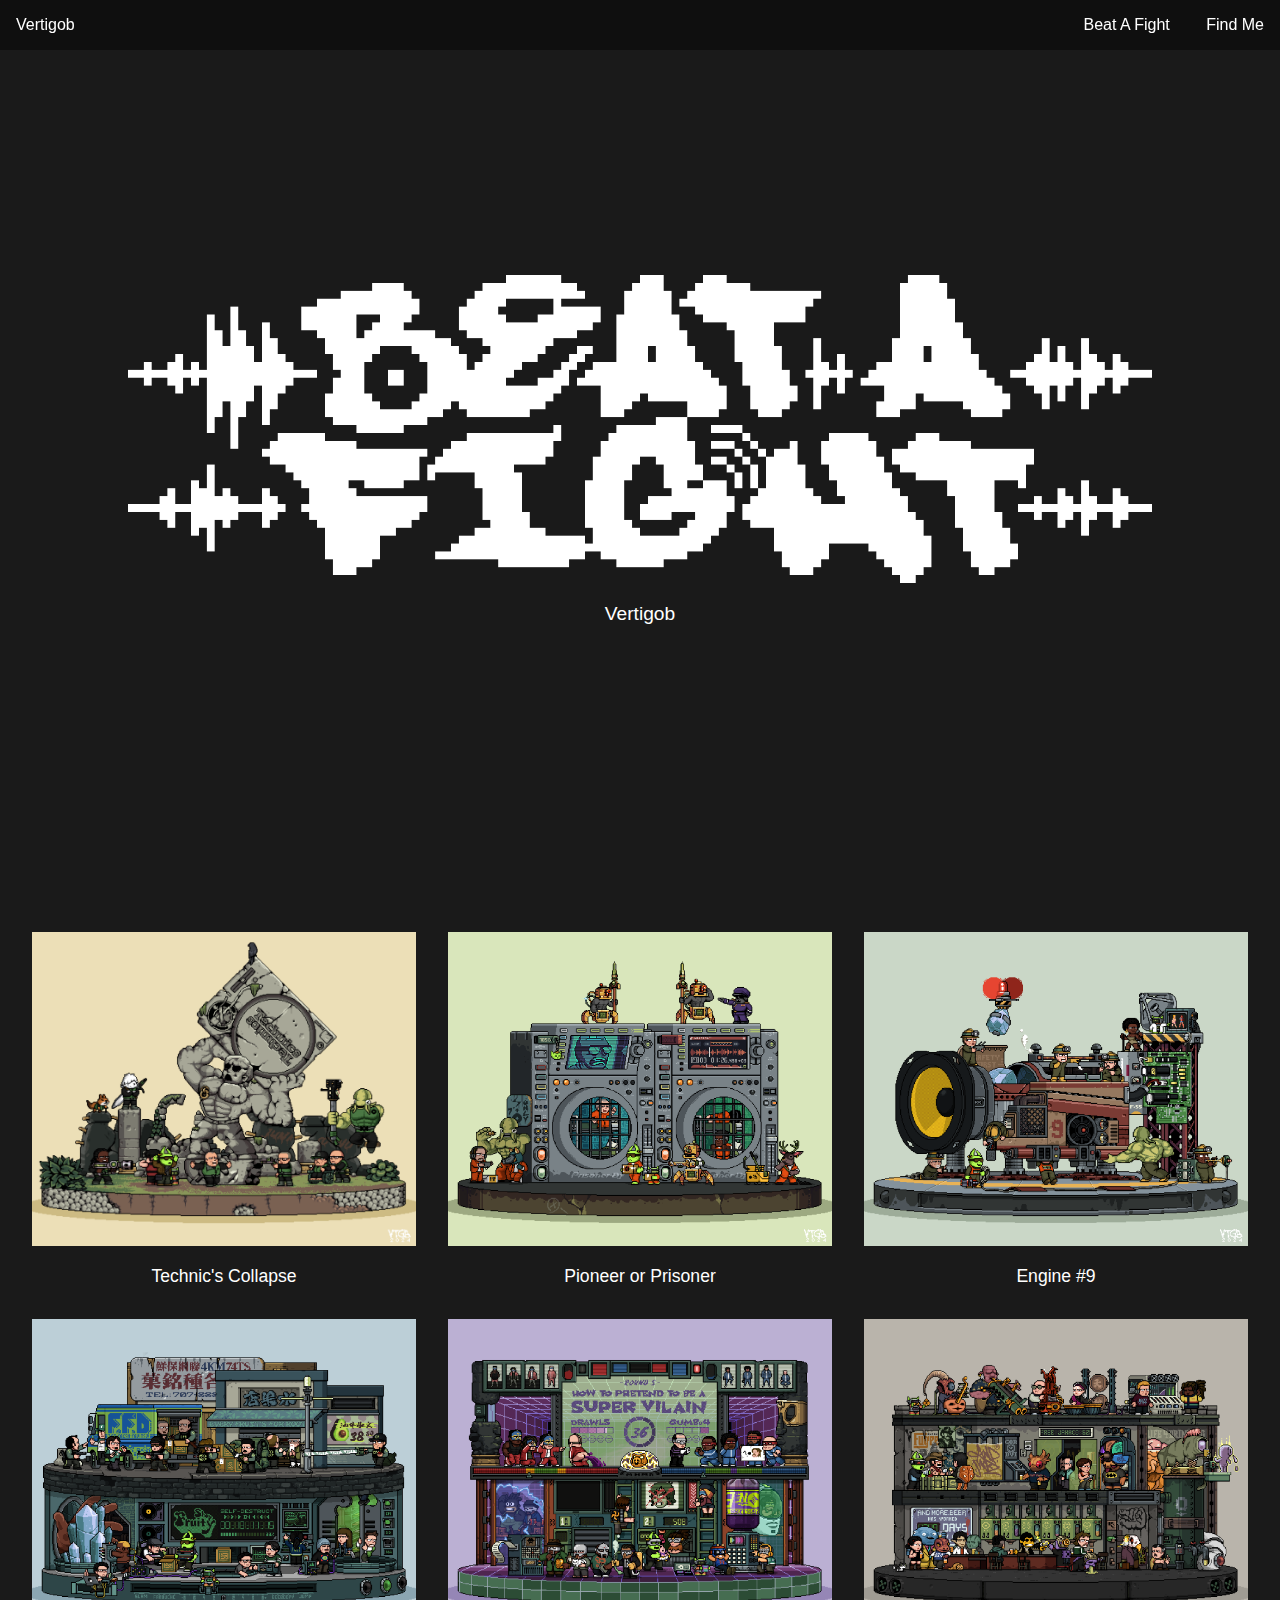
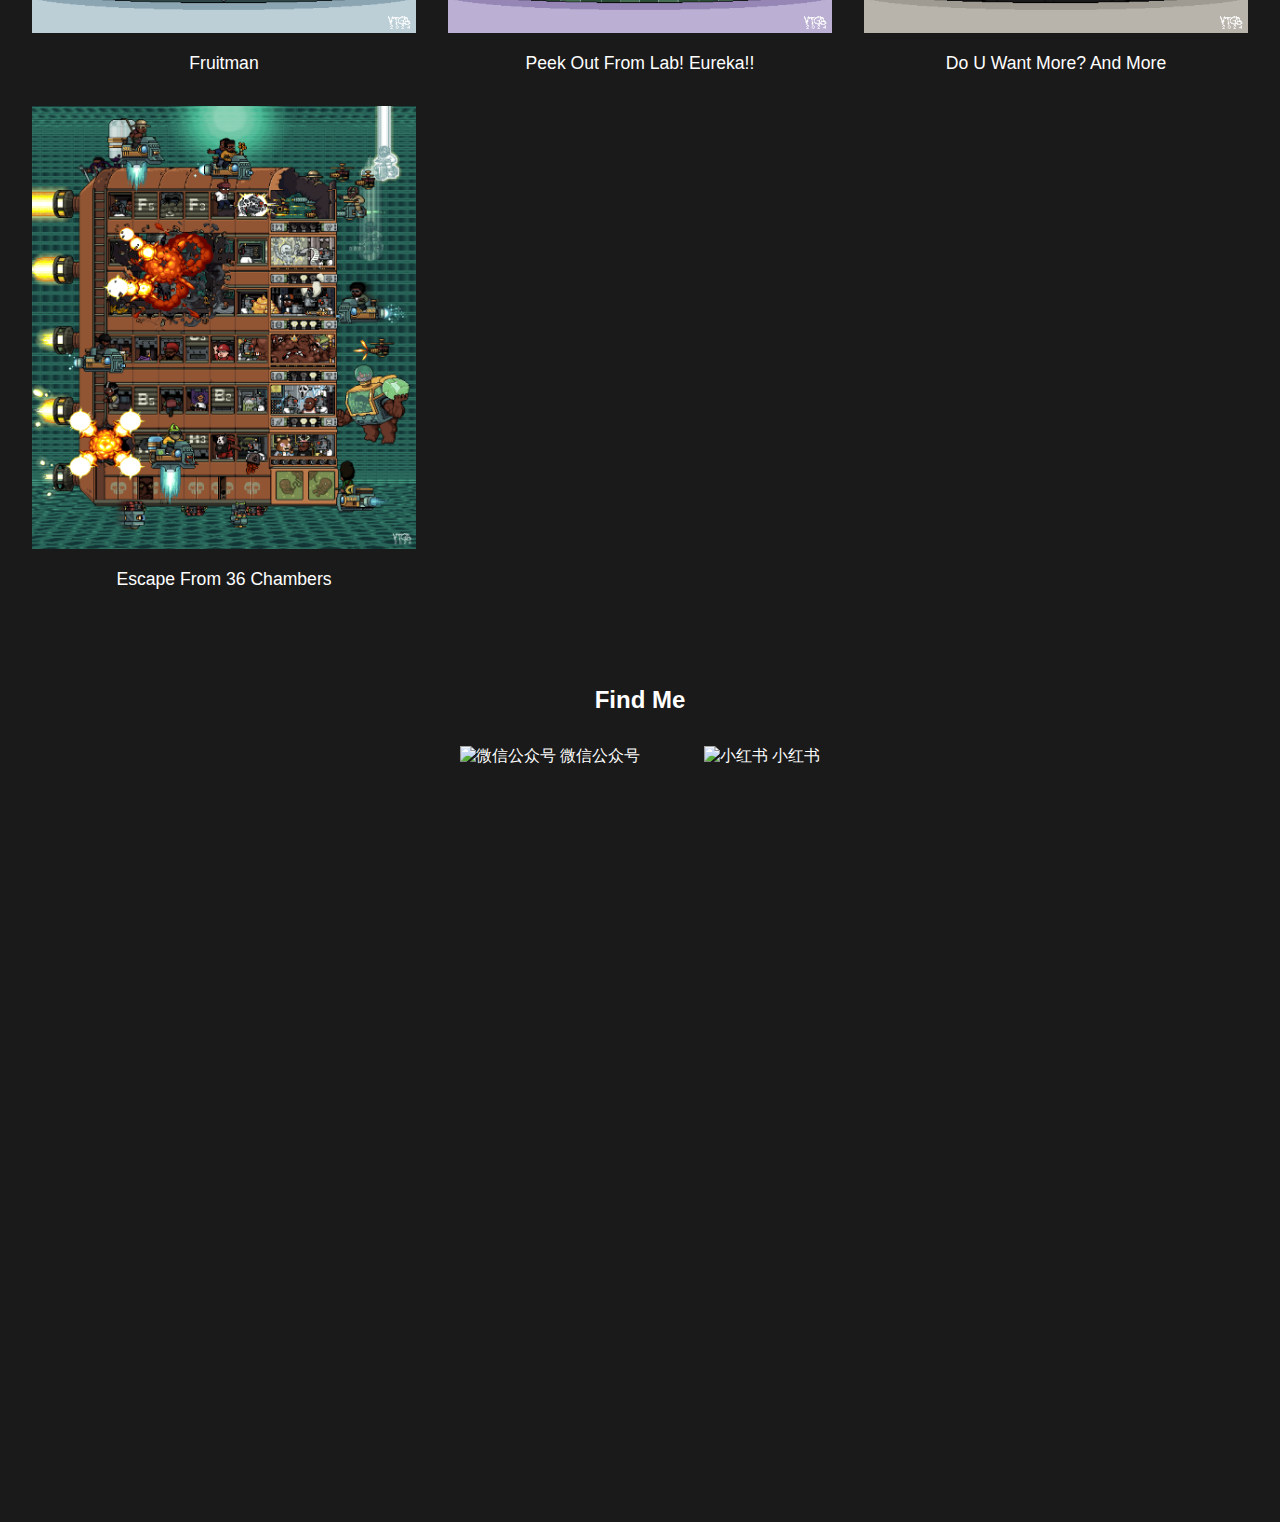
==== index.html @ 7b488add "Add files via upload" ====
<!DOCTYPE html>
<html lang="zh">
<head>
    <meta charset="UTF-8">
    <meta name="viewport" content="width=device-width, initial-scale=1.0">
    <title>Vertigob Portfolio</title>
    <link rel="stylesheet" href="style.css">
</head>
<body>
    <!-- 导航栏 -->
    <nav>
        <div class="logo">Vertigob</div>
        <div class="nav-links">
            <a href="#work">Beat A Fight</a>
            <a href="#findme">Find Me</a>
        </div>
    </nav>

    <!-- 首页 -->
    <section id="home">
        <div class="logo-container">
            <img src="images/beatafight.png" alt="Logo">
            <p class="signature">Vertigob</p>
        </div>
    </section>

    <!-- 作品展示页 -->
    <section id="work">
        <div class="gallery">
            <div class="gallery-item">
                <a href="works/1.html">
                    <img src="images/1.png" alt="Technic's Collapse">
                    <h3>Technic's Collapse</h3>
                </a>
            </div>
            <div class="gallery-item">
                <a href="works/2.html">
                    <img src="images/2.png" alt="Pioneer or Prisoner">
                    <h3>Pioneer or Prisoner</h3>
                </a>
            </div>
            <div class="gallery-item">
                <a href="works/3.html">
                    <img src="images/3.png" alt="Engine #9">
                    <h3>Engine #9</h3>
                </a>
            </div>
            <div class="gallery-item">
                <a href="works/4.html">
                    <img src="images/4.png" alt="Fruitman">
                    <h3>Fruitman</h3>
                </a>
            </div>
            <div class="gallery-item">
                <a href="works/5.html">
                    <img src="images/5.png" alt="Peek Out From Lab! Eureka!!">
                    <h3>Peek Out From Lab! Eureka!!</h3>
                </a>
            </div>
            <div class="gallery-item">
                <a href="works/6.html">
                    <img src="images/6.png" alt="Do U Want More? And More">
                    <h3>Do U Want More? And More</h3>
                </a>
            </div>
            <div class="gallery-item">
                <a href="works/7.html">
                    <img src="images/7.png" alt="Escape From 36 Chambers">
                    <h3>Escape From 36 Chambers</h3>
                </a>
            </div>
        </div>
    </section>

    <!-- Find Me页面 -->
    <section id="findme">
        <h2>Find Me</h2>
        <div class="social-links">
            <a href="#" class="wechat">
                <img src="path/to/wechat-qr.jpg" alt="微信公众号">
                <span>微信公众号</span>
            </a>
            <a href="#" class="xiaohongshu">
                <img src="path/to/xiaohongshu-qr.jpg" alt="小红书">
                <span>小红书</span>
            </a>
        </div>
    </section>
</body>
</html>
---- style.css ----
/* 基础样式 */
* {
    margin: 0;
    padding: 0;
    box-sizing: border-box;
}

body {
    background-color: #1a1a1a;
    color: #fff;
    font-family: Arial, sans-serif;
    opacity: 1;
    transition: opacity 0.3s ease;
}

/* 导航栏样式 */
nav {
    position: fixed;
    top: 0;
    width: 100%;
    padding: 1rem;
    background-color: rgba(15, 15, 15, 0.95);
    display: flex;
    justify-content: space-between;
    align-items: center;
    z-index: 1000;
}

.nav-links a {
    color: #fff;
    text-decoration: none;
    margin-left: 2rem;
}

/* 首页样式 */
#home {
    height: 100vh;
    display: flex;
    justify-content: center;
    align-items: center;
}

.logo-container {
    text-align: center;
}

.logo-container img {
    max-width: 80%;
    height: auto;
}

.signature {
    margin-top: 1rem;
    font-size: 1.2rem;
}

/* 作品展示页样式 */
.gallery {
    padding: 2rem;
    display: grid;
    grid-template-columns: repeat(auto-fit, minmax(300px, 1fr));
    gap: 2rem;
}

.gallery-item img {
    width: 100%;
    height: auto;
    cursor: pointer;
    transition: transform 0.3s ease;
}

.gallery-item img:hover {
    transform: scale(1.05);
}

.gallery-item {
    text-align: center;
}

.gallery-item h3 {
    margin-top: 1rem;
    font-size: 1.1rem;
    font-weight: normal;
    color: #fff;
}

/* Find Me页面样式 */
#findme {
    min-height: 100vh;
    padding: 4rem 2rem;
    text-align: center;
}

#findme h2 {
    margin-bottom: 2rem;
}

.social-links {
    display: flex;
    justify-content: center;
    gap: 4rem;
    margin-top: 2rem;
}

.social-links a {
    text-align: center;
    color: #fff;
    text-decoration: none;
}

.social-links img {
    width: 200px;
    height: 200px;
    margin-bottom: 1rem;
}

/* 响应式设计 */
@media (max-width: 768px) {
    .social-links {
        flex-direction: column;
        align-items: center;
        gap: 2rem;
    }
    
    .nav-links a {
        margin-left: 1rem;
        font-size: 0.9rem;
    }
    .gallery-item h3 {
        font-size: 1rem;
    }
}

/* 作品详情页样式 */
.work-detail {
    padding-top: 60px; /* 减小顶部空间 */
    max-width: 1200px;
    margin: 0 auto;
    padding: 60px 20px 20px; /* 减小上下内边距 */
}

.work-detail img {
    width: 100%;
    height: auto;
    margin-bottom: 10px; /* 减小图片底部间距 */
    will-change: transform;  /* 提示浏览器图片会发生变化 */
}

.work-detail h1 {
    font-size: 1.8rem; /* 稍微减小标题大小 */
    margin-bottom: 10px; /* 减小标题底部间距 */
    text-align: center;
}

.work-description {
    line-height: 1.6;
    font-size: 1.1rem;
}

.work-description p {
    margin-bottom: 0.8rem; /* 减小段落间距 */
    line-height: 1.5; /* 减小行高 */
    font-size: 1rem; /* 稍微减小字体大小 */
}

.work-description p:last-child {
    margin-bottom: 0;
}

/* 让画廊中的链接继承颜色 */
.gallery-item a {
    color: inherit;
    text-decoration: none;
}

/* 移动端适配 */
@media screen and (max-width: 768px) {
    /* 导航栏移动端样式 */
    .nav-links a {
        margin-left: 1rem;
        font-size: 0.9rem;
    }

    /* 画廊移动端样式 */
    .gallery {
        padding: 1rem;
        gap: 1rem;
    }

    .gallery-item h3 {
        font-size: 1rem;
    }

    /* 作品详情页移动端样式 */
    .work-detail {
        padding: 50px 10px 15px; /* 移动端更紧凑的内边距 */
    }
    
    .work-detail img {
        margin-bottom: 8px;
    }
    
    .work-detail h1 {
        font-size: 1.5rem;
        margin-bottom: 8px;
    }
    
    .work-description {
        padding: 0 5px;
    }
    
    .work-description p {
        margin-bottom: 0.6rem;
        line-height: 1.4;
        font-size: 0.9rem;
    }

    /* Find Me页面移动端样式 */
    .social-links {
        flex-direction: column;
        align-items: center;
        gap: 2rem;
    }
} 

/* 添加平滑滚动 */
html {
    scroll-behavior: smooth;
} 

/* 添加返回按钮样式 */
.back-button {
    position: fixed;
    top: 20px;
    left: 20px;
    z-index: 1001;  /* 确保在导航栏之上 */
    color: #fff;
    text-decoration: none;
    display: flex;
    align-items: center;
    font-size: 0.9rem;
    opacity: 0.8;
    transition: opacity 0.3s ease;
}

.back-button:hover {
    opacity: 1;
}

.back-button::before {
    content: "←";
    margin-right: 5px;
    font-size: 1.2rem;
}

/* 移动端适配 */
@media screen and (max-width: 768px) {
    .back-button {
        top: 15px;
        left: 15px;
        font-size: 0.8rem;
    }
}
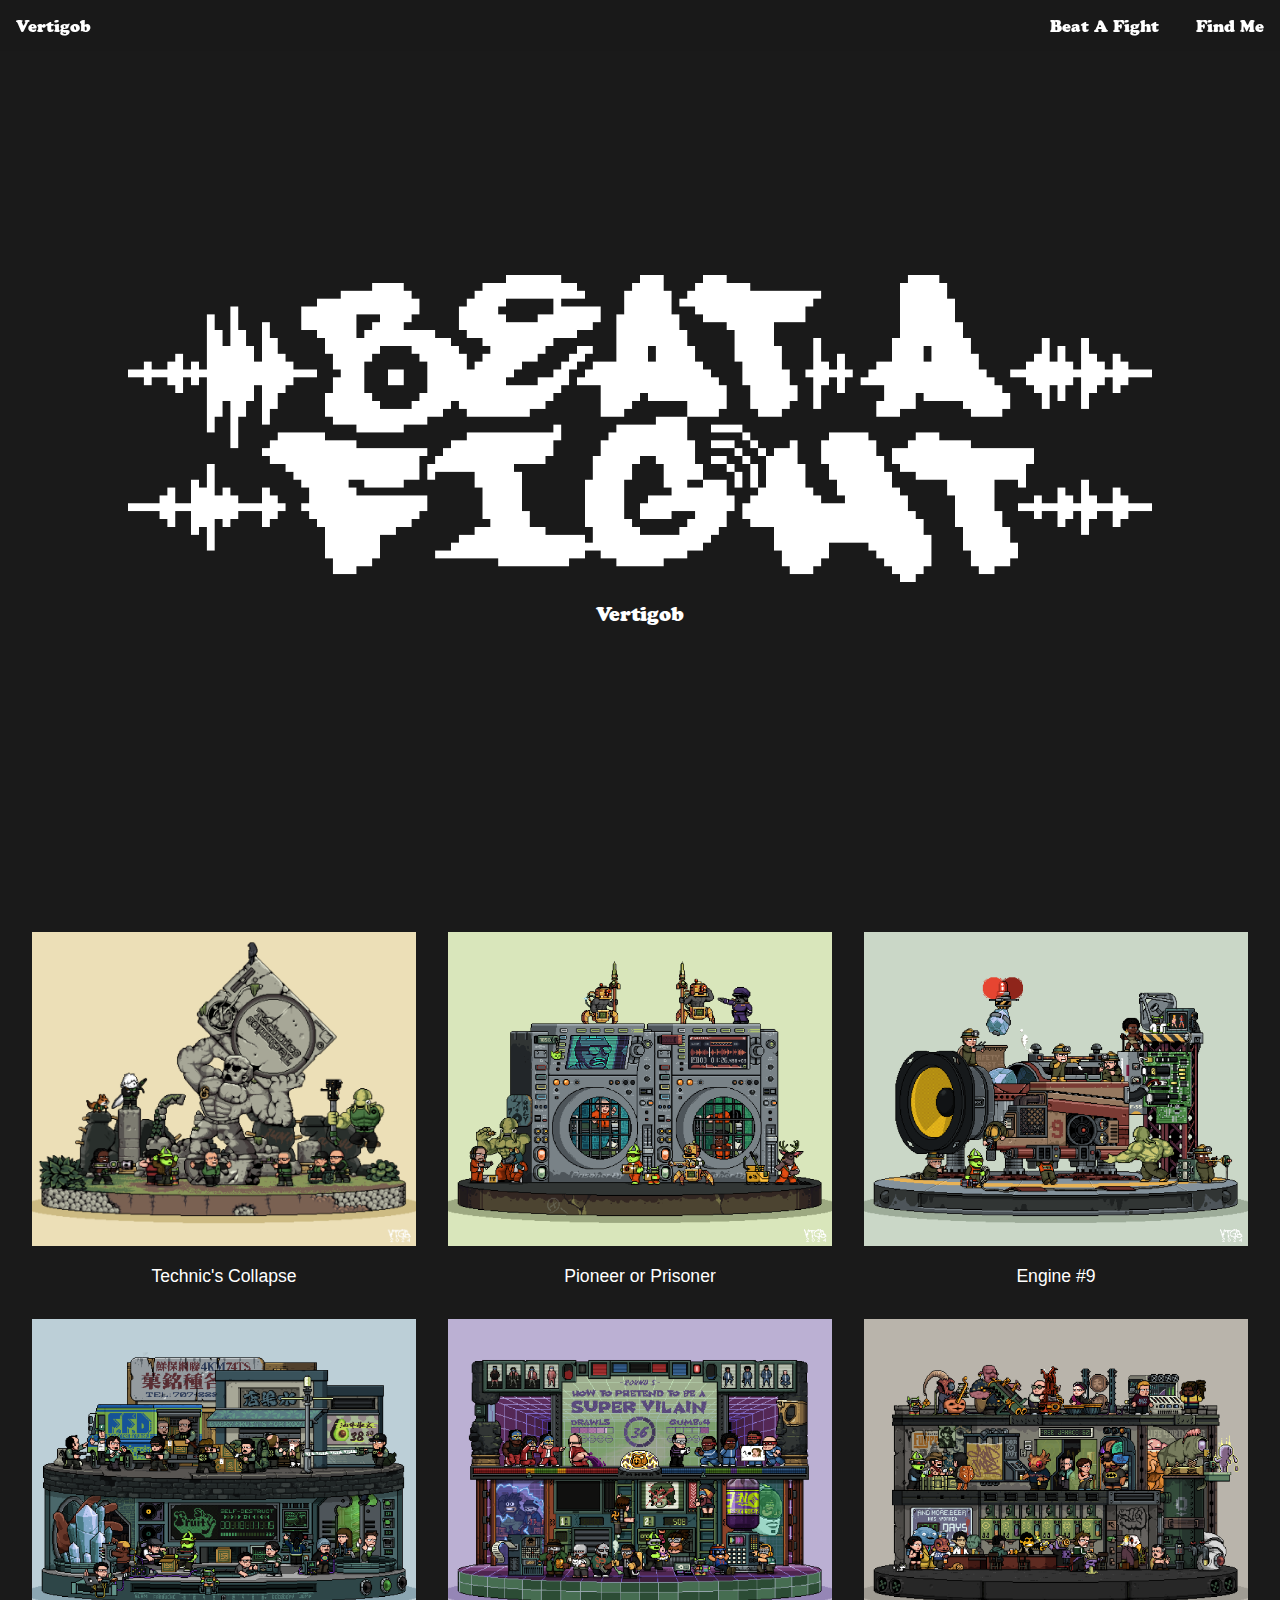
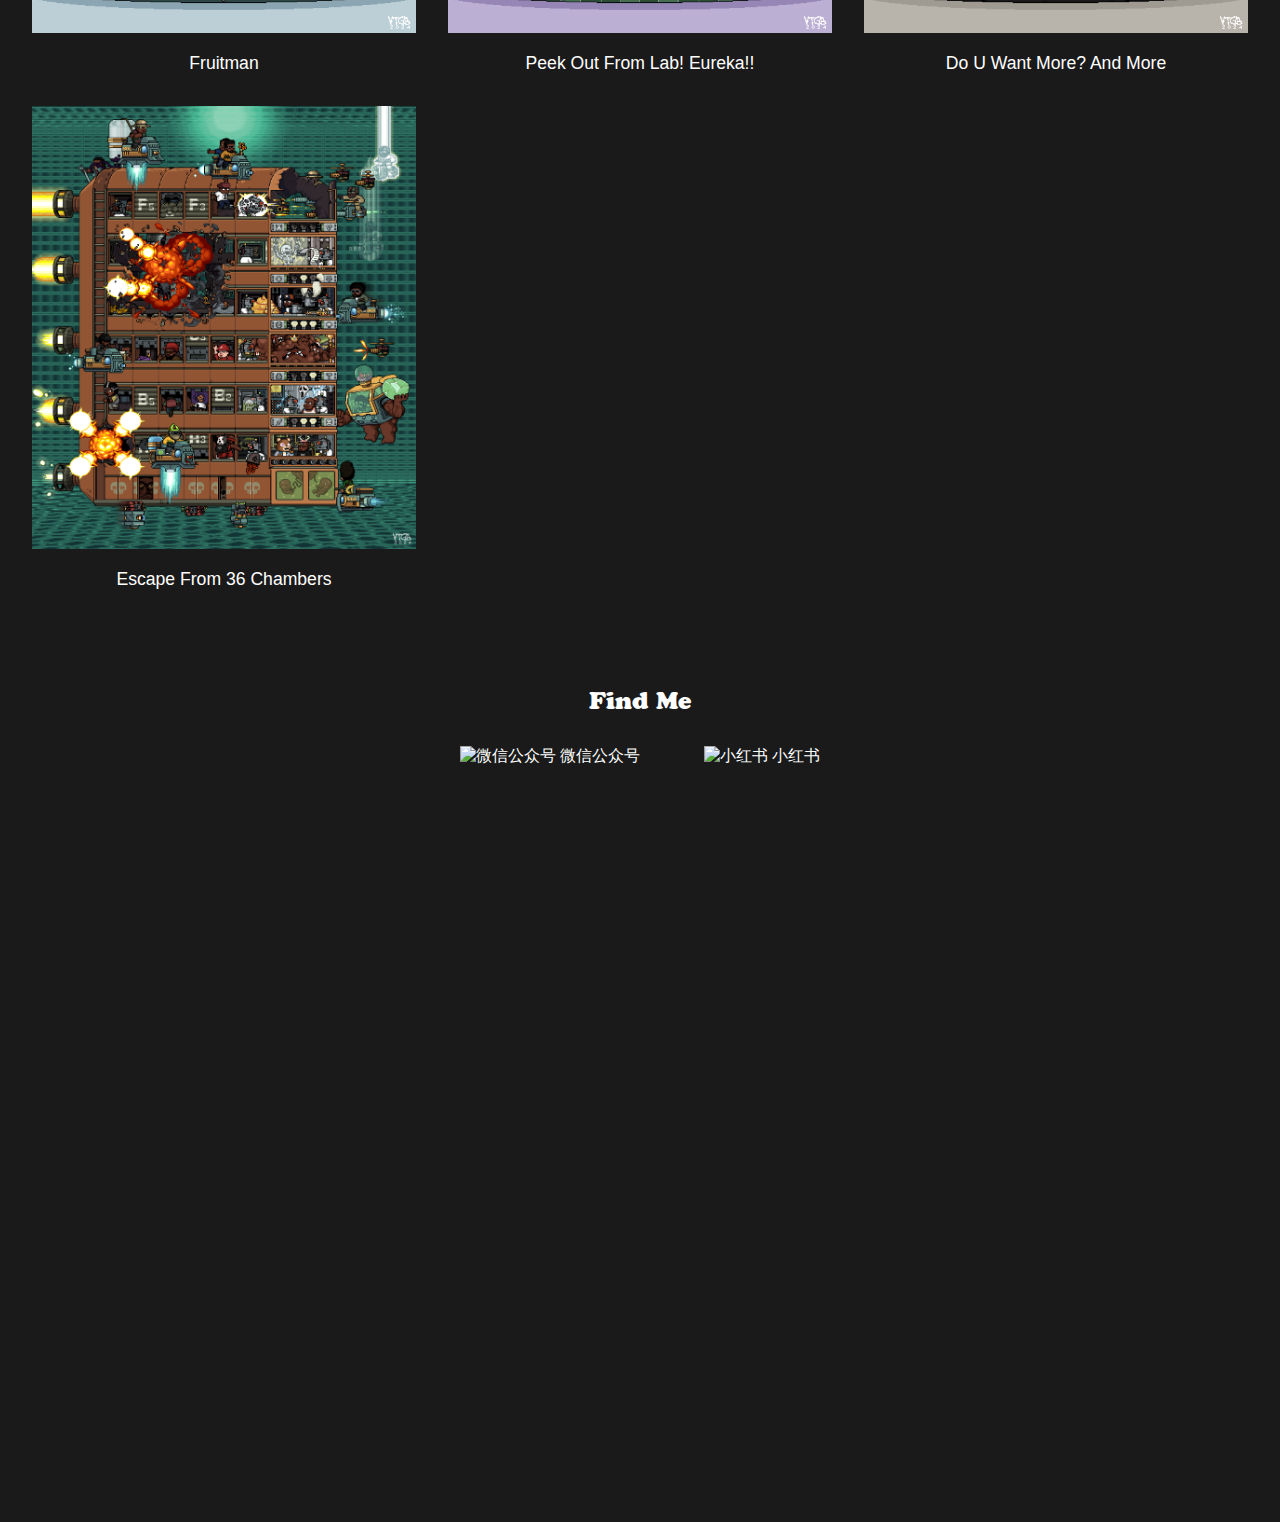
==== commit a9dda310: "Add files via upload" ====
--- a/index.html
+++ b/index.html
@@ -4,12 +4,13 @@
     <meta charset="UTF-8">
     <meta name="viewport" content="width=device-width, initial-scale=1.0">
     <title>Vertigob Portfolio</title>
+    <link rel="preload" href="fonts/CooperBlack.otf" as="font" type="font/otf" crossorigin>
     <link rel="stylesheet" href="style.css">
 </head>
 <body>
     <!-- 导航栏 -->
     <nav>
-        <div class="logo">Vertigob</div>
+        <div class="logo"><a href="#home">Vertigob</a></div>
         <div class="nav-links">
             <a href="#work">Beat A Fight</a>
             <a href="#findme">Find Me</a>
--- a/style.css
+++ b/style.css
@@ -11,6 +11,16 @@
     font-family: Arial, sans-serif;
     opacity: 1;
     transition: opacity 0.3s ease;
+}
+
+/* 添加字体声明 */
+@font-face {
+    font-family: 'Cooper Black';
+    src: url('./fonts/CooperBlack.otf') format('opentype');
+    src: url('../fonts/CooperBlack.otf') format('opentype');
+    font-display: swap;
+    font-weight: normal;
+    font-style: normal;
 }
 
 /* 导航栏样式 */
@@ -19,17 +29,29 @@
     top: 0;
     width: 100%;
     padding: 1rem;
-    background-color: rgba(15, 15, 15, 0.95);
+    background-color: rgba(25, 25, 25, 0.95);
     display: flex;
     justify-content: space-between;
     align-items: center;
     z-index: 1000;
+    font-family: 'Cooper Black', Arial, sans-serif !important;
 }
 
 .nav-links a {
     color: #fff;
     text-decoration: none;
     margin-left: 2rem;
+    font-family: 'Cooper Black', Arial, sans-serif !important;
+}
+
+.logo a {
+    color: #fff;
+    text-decoration: none;
+    font-family: 'Cooper Black', Arial, sans-serif !important;
+}
+
+.logo a:hover {
+    opacity: 0.8;
 }
 
 /* 首页样式 */
@@ -52,6 +74,7 @@
 .signature {
     margin-top: 1rem;
     font-size: 1.2rem;
+    font-family: 'Cooper Black', Arial, sans-serif !important;
 }
 
 /* 作品展示页样式 */
@@ -93,6 +116,7 @@
 
 #findme h2 {
     margin-bottom: 2rem;
+    font-family: 'Cooper Black', Arial, sans-serif !important;
 }
 
 .social-links {
@@ -193,7 +217,7 @@
 
     /* 作品详情页移动端样式 */
     .work-detail {
-        padding: 50px 10px 15px; /* 移动端更紧凑的内边距 */
+        padding: 50px 10px 15px; /* 移端更紧凑的内边距 */
     }
     
     .work-detail img {
@@ -228,36 +252,8 @@
     scroll-behavior: smooth;
 } 
 
-/* 添加返回按钮样式 */
-.back-button {
-    position: fixed;
-    top: 20px;
-    left: 20px;
-    z-index: 1001;  /* 确保在导航栏之上 */
-    color: #fff;
-    text-decoration: none;
-    display: flex;
-    align-items: center;
-    font-size: 0.9rem;
-    opacity: 0.8;
-    transition: opacity 0.3s ease;
-}
-
-.back-button:hover {
-    opacity: 1;
-}
-
-.back-button::before {
-    content: "←";
-    margin-right: 5px;
-    font-size: 1.2rem;
-}
-
-/* 移动端适配 */
-@media screen and (max-width: 768px) {
-    .back-button {
-        top: 15px;
-        left: 15px;
-        font-size: 0.8rem;
-    }
+/* 添加字体平滑效果 */
+* {
+    -webkit-font-smoothing: antialiased;
+    -moz-osx-font-smoothing: grayscale;
 } 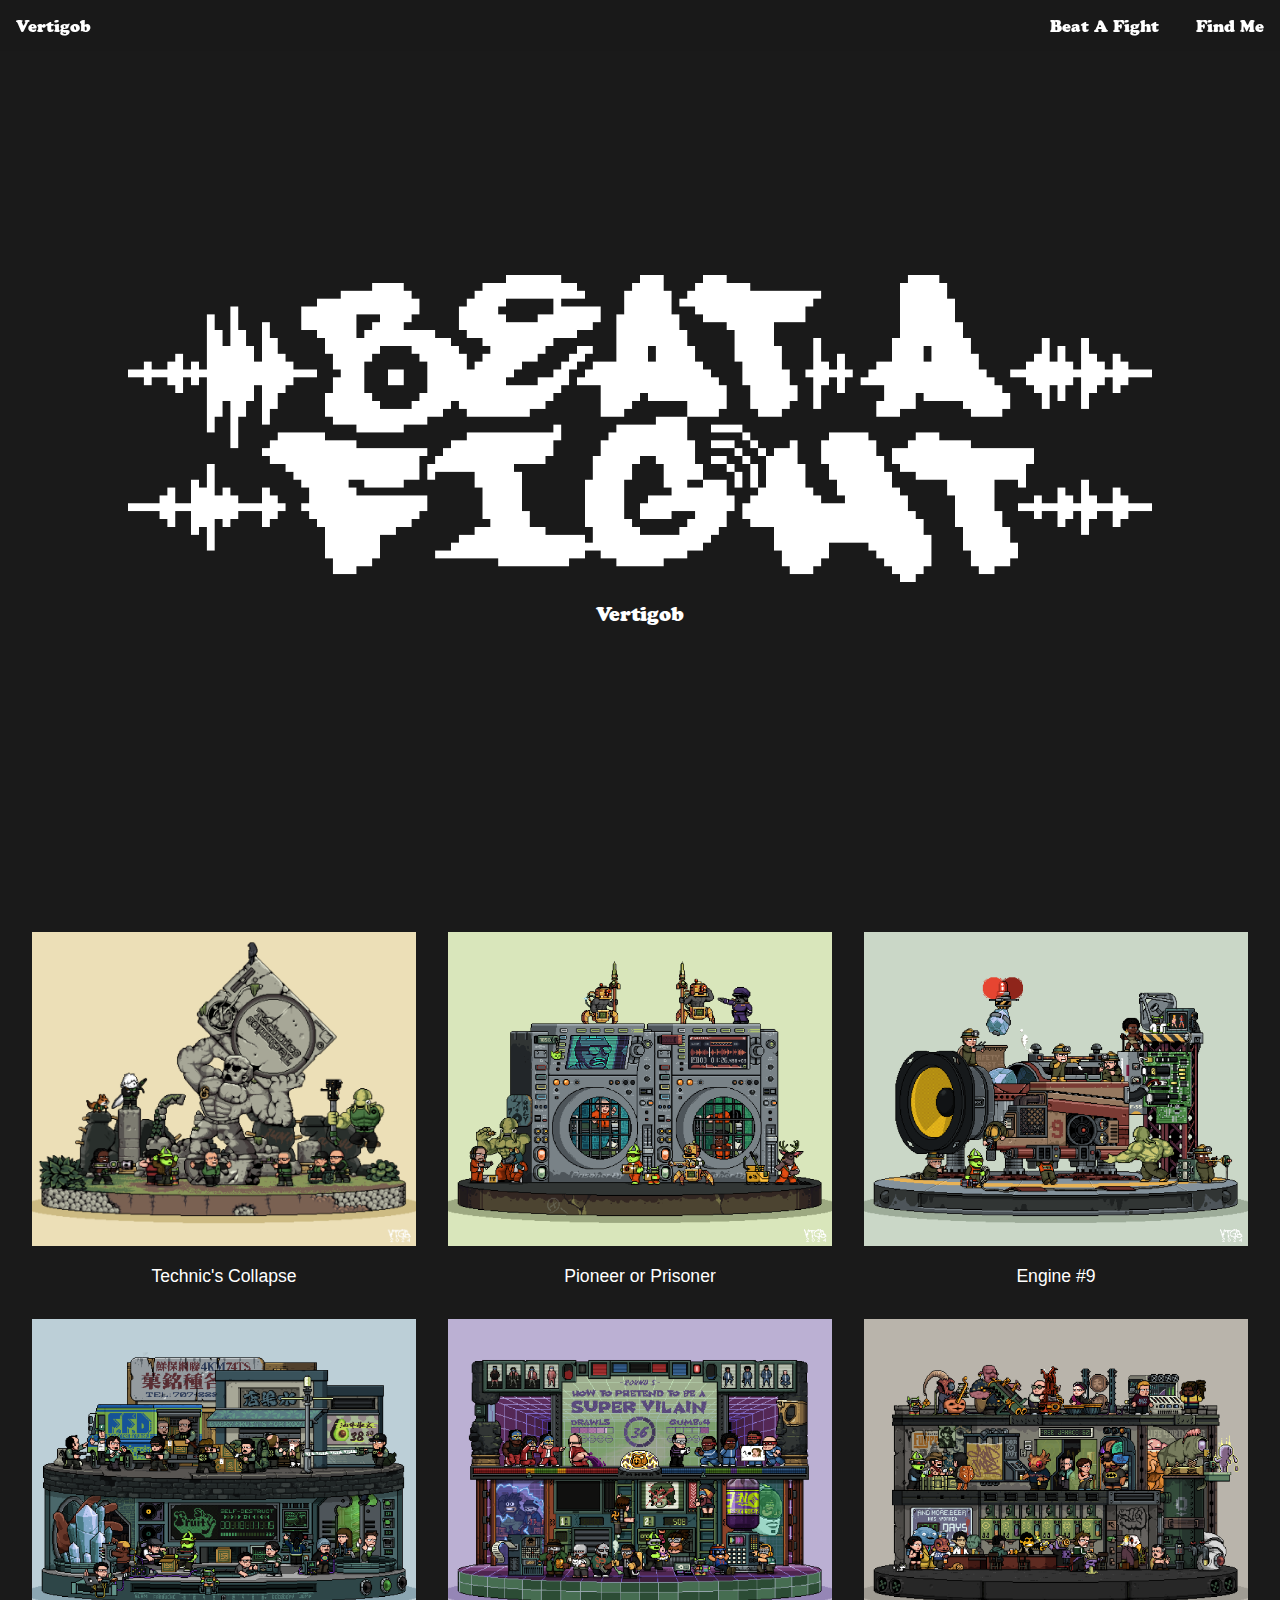
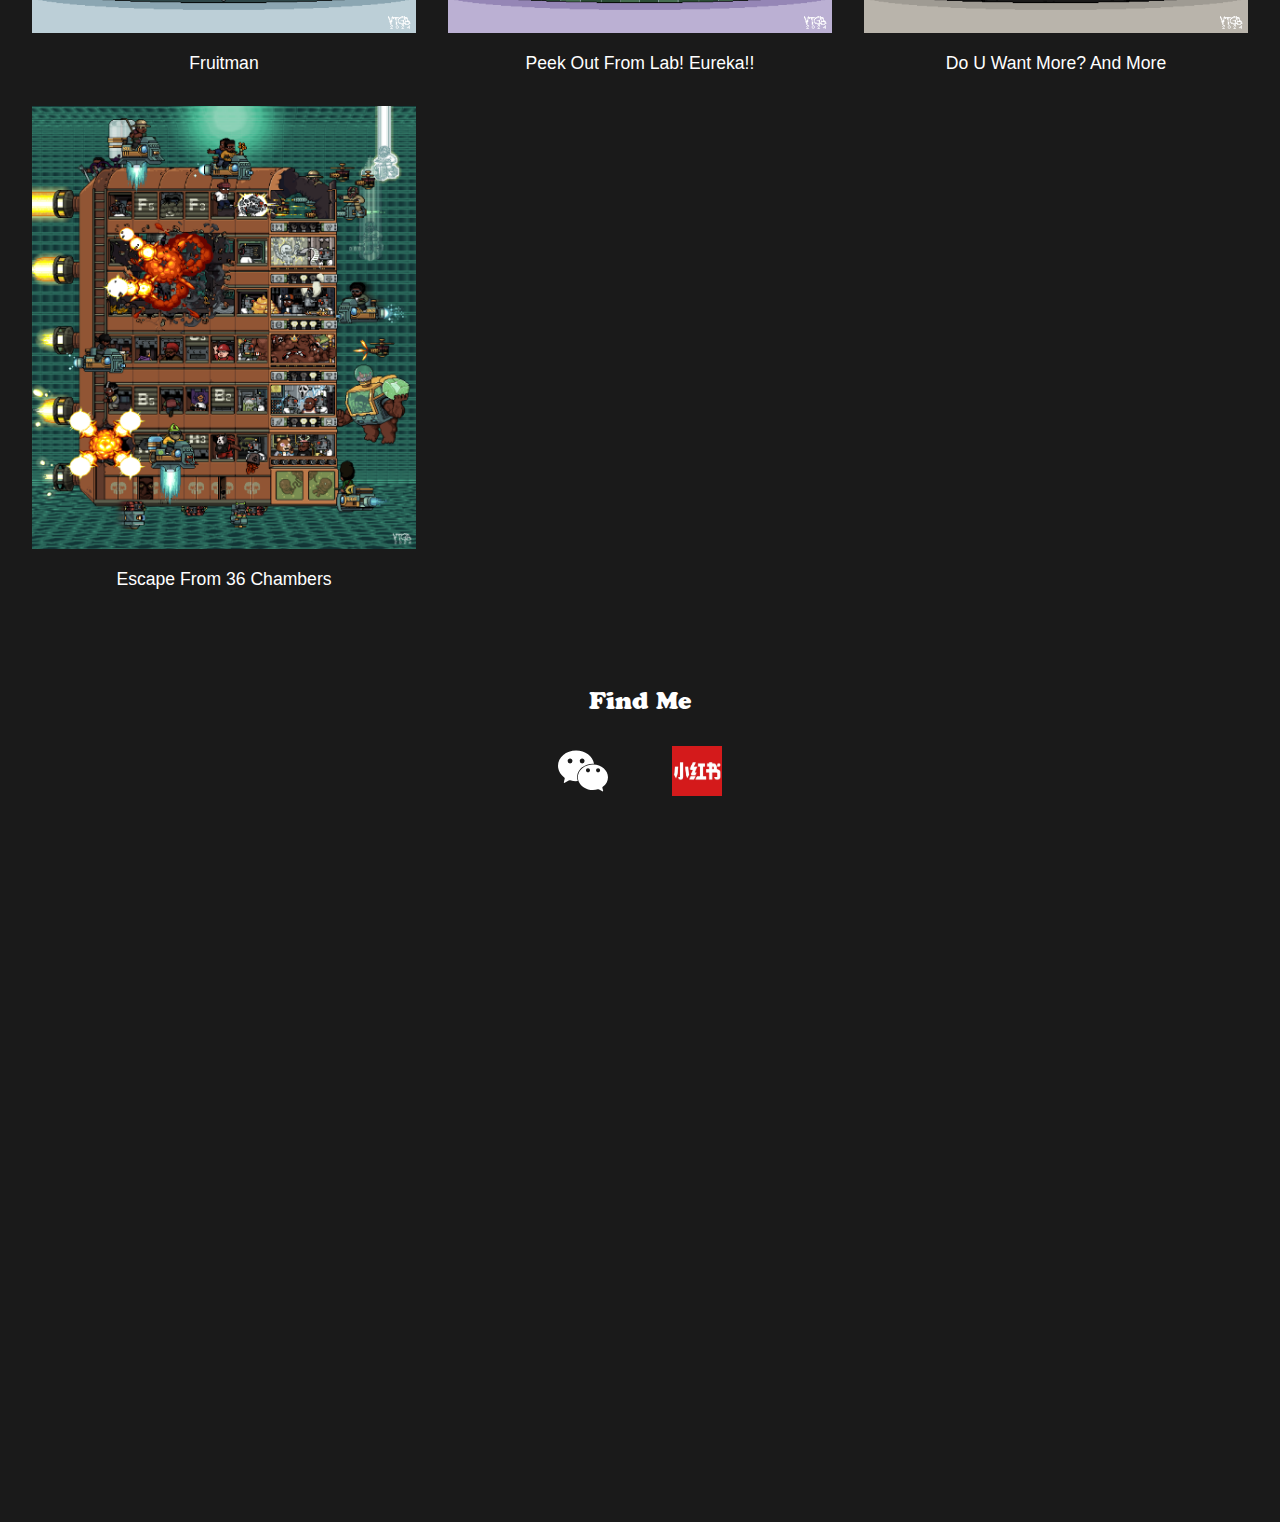
==== commit feee2aea: "Add files via upload" ====
--- a/index.html
+++ b/index.html
@@ -3,7 +3,7 @@
 <head>
     <meta charset="UTF-8">
     <meta name="viewport" content="width=device-width, initial-scale=1.0">
-    <title>Vertigob Portfolio</title>
+    <title>Vertigob</title>
     <link rel="preload" href="fonts/CooperBlack.otf" as="font" type="font/otf" crossorigin>
     <link rel="stylesheet" href="style.css">
 </head>
@@ -77,13 +77,13 @@
     <section id="findme">
         <h2>Find Me</h2>
         <div class="social-links">
-            <a href="#" class="wechat">
-                <img src="path/to/wechat-qr.jpg" alt="微信公众号">
-                <span>微信公众号</span>
+            <a href="https://mp.weixin.qq.com/s/oVRztBs5pKoDMirp51HKLw" class="wechat" target="_blank">
+                <svg width="50" height="50" viewBox="0 0 24 24" fill="#ffffff">
+                    <path d="M8.691 2.188C3.891 2.188 0 5.476 0 9.53c0 2.212 1.17 4.203 3.002 5.55a.59.59 0 0 1 .213.665l-.39 1.48c-.019.07-.048.141-.048.213 0 .163.13.295.29.295a.326.326 0 0 0 .167-.054l1.903-1.114a.864.864 0 0 1 .717-.098 10.16 10.16 0 0 0 2.837.403c.276 0 .543-.027.811-.05-.857-2.578.157-4.972 1.932-6.446 1.703-1.415 3.882-1.98 5.853-1.838-.576-3.583-4.196-6.348-8.596-6.348zM5.785 5.991c.642 0 1.162.529 1.162 1.18a1.17 1.17 0 0 1-1.162 1.178A1.17 1.17 0 0 1 4.623 7.17c0-.651.52-1.18 1.162-1.18zm5.813 0c.642 0 1.162.529 1.162 1.18a1.17 1.17 0 0 1-1.162 1.178 1.17 1.17 0 0 1-1.162-1.178c0-.651.52-1.18 1.162-1.18zm5.34 2.867c-1.797-.052-3.746.512-5.28 1.786-1.72 1.428-2.687 3.72-1.78 6.22.942 2.453 3.666 4.229 6.884 4.229.826 0 1.622-.12 2.361-.336a.722.722 0 0 1 .598.082l1.584.926a.272.272 0 0 0 .14.045c.133 0 .24-.11.24-.246 0-.06-.024-.12-.04-.177l-.325-1.233a.492.492 0 0 1 .177-.554c1.526-1.115 2.501-2.777 2.501-4.623 0-3.367-3.188-6.071-7.06-6.119zM14.4 12.62c-.535 0-.969-.44-.969-.982s.434-.982.969-.982.969.44.969.982-.434.982-.969.982zm4.844 0c-.535 0-.969-.44-.969-.982s.434-.982.969-.982.969.44.969.982-.434.982-.969.982z"/>
+                </svg>
             </a>
-            <a href="#" class="xiaohongshu">
-                <img src="path/to/xiaohongshu-qr.jpg" alt="小红书">
-                <span>小红书</span>
+            <a href="https://www.xiaohongshu.com/user/profile/5cfd7dc8000000001703962d?xhsshare=CopyLink&appuid=5fd1c9ff000000000101f025&apptime=1732140558" class="xiaohongshu" target="_blank">
+                <img src="images/redbook-icon.jpeg" alt="小红书" style="width: 50px; height: 50px;">
             </a>
         </div>
     </section>
--- a/style.css
+++ b/style.css
@@ -132,11 +132,16 @@
     text-decoration: none;
 }
 
-.social-links img {
-    width: 200px;
-    height: 200px;
+.social-links svg,
+.social-links span[style*="font-size: 50px"] {
     margin-bottom: 1rem;
 }
+
+.social-links a {
+    display: flex;
+    flex-direction: column;
+    align-items: center;
+} 
 
 /* 响应式设计 */
 @media (max-width: 768px) {
@@ -256,4 +261,23 @@
 * {
     -webkit-font-smoothing: antialiased;
     -moz-osx-font-smoothing: grayscale;
+} 
+
+/* 修改微信图标的样式 */
+.wechat img {
+    width: 50px !important;  /* 覆盖原有的 200px 宽度 */
+    height: 50px !important;  /* 覆盖原有的 200px 高度 */
+    margin-bottom: 1rem;
+} 
+
+/* 社交图标样式 */
+.social-links svg,
+.social-links span[style*="font-size: 50px"] {
+    margin-bottom: 1rem;
+}
+
+.social-links a {
+    display: flex;
+    flex-direction: column;
+    align-items: center;
 } 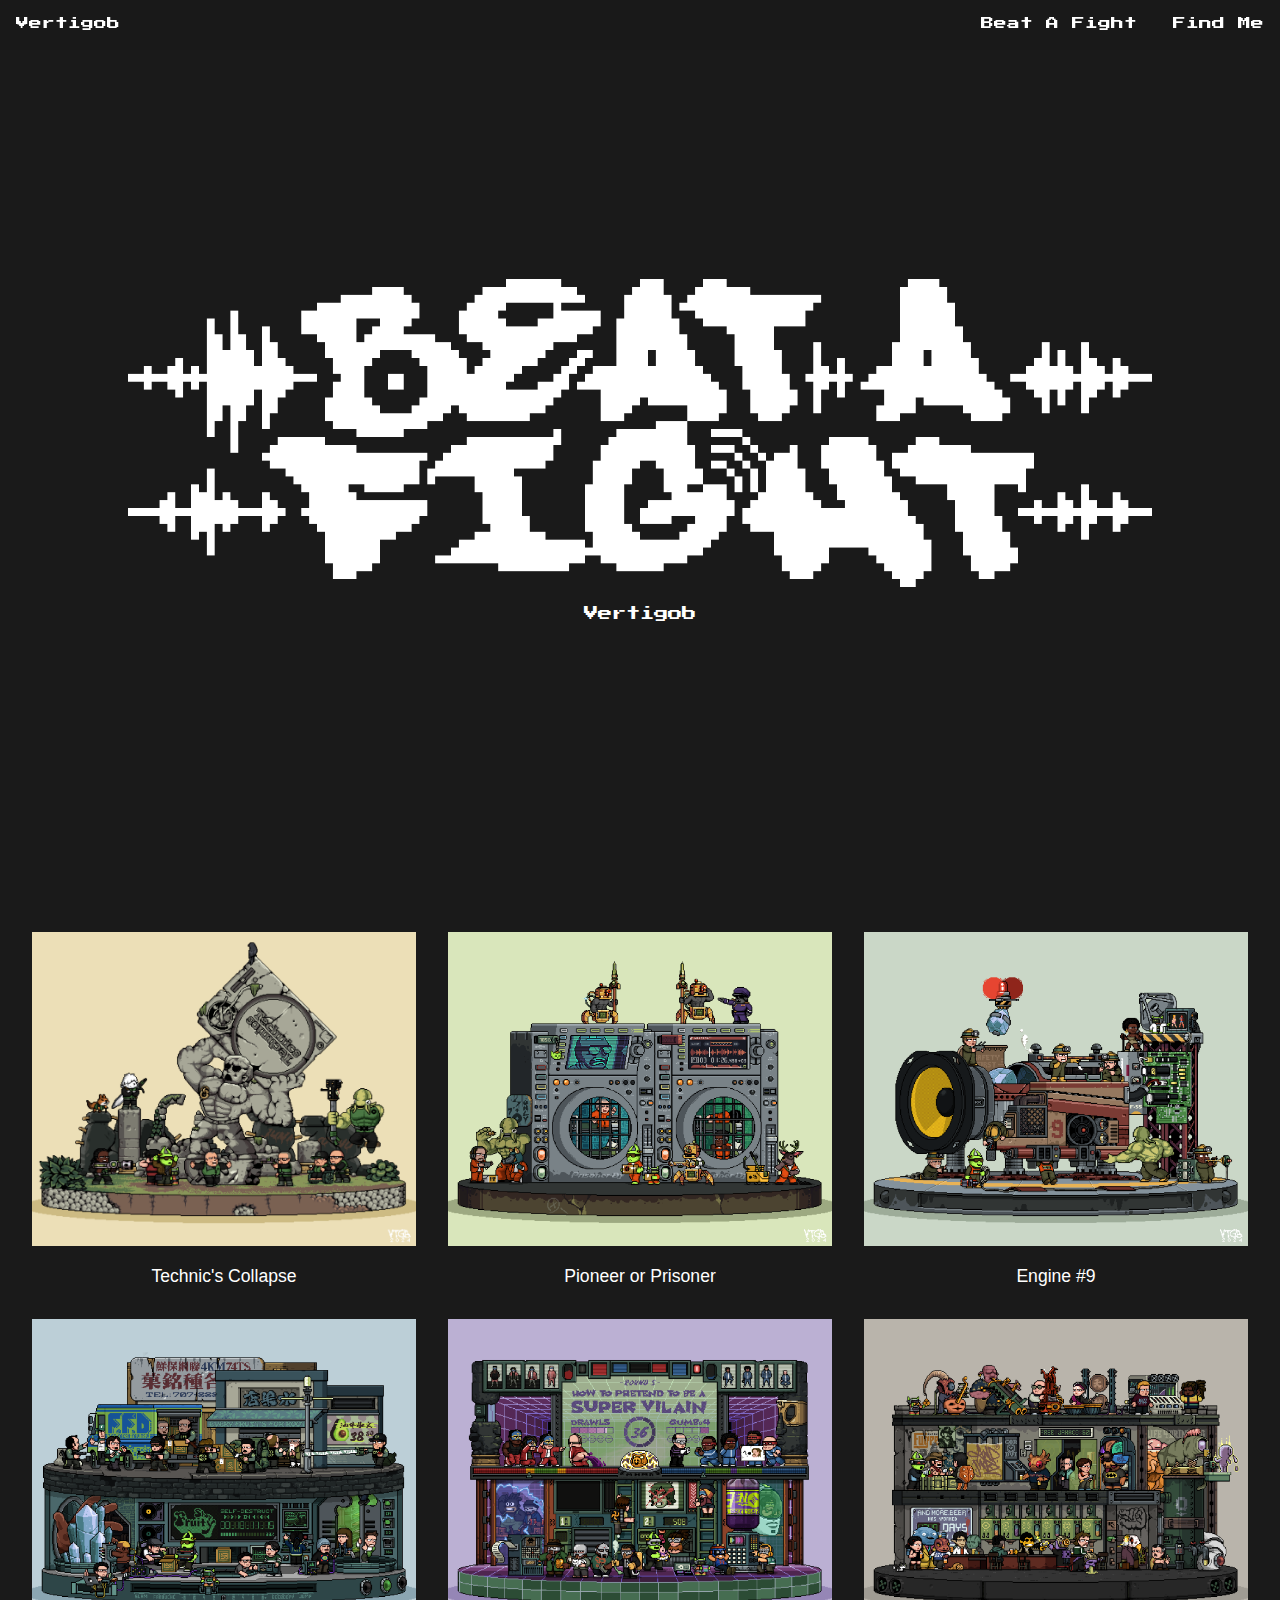
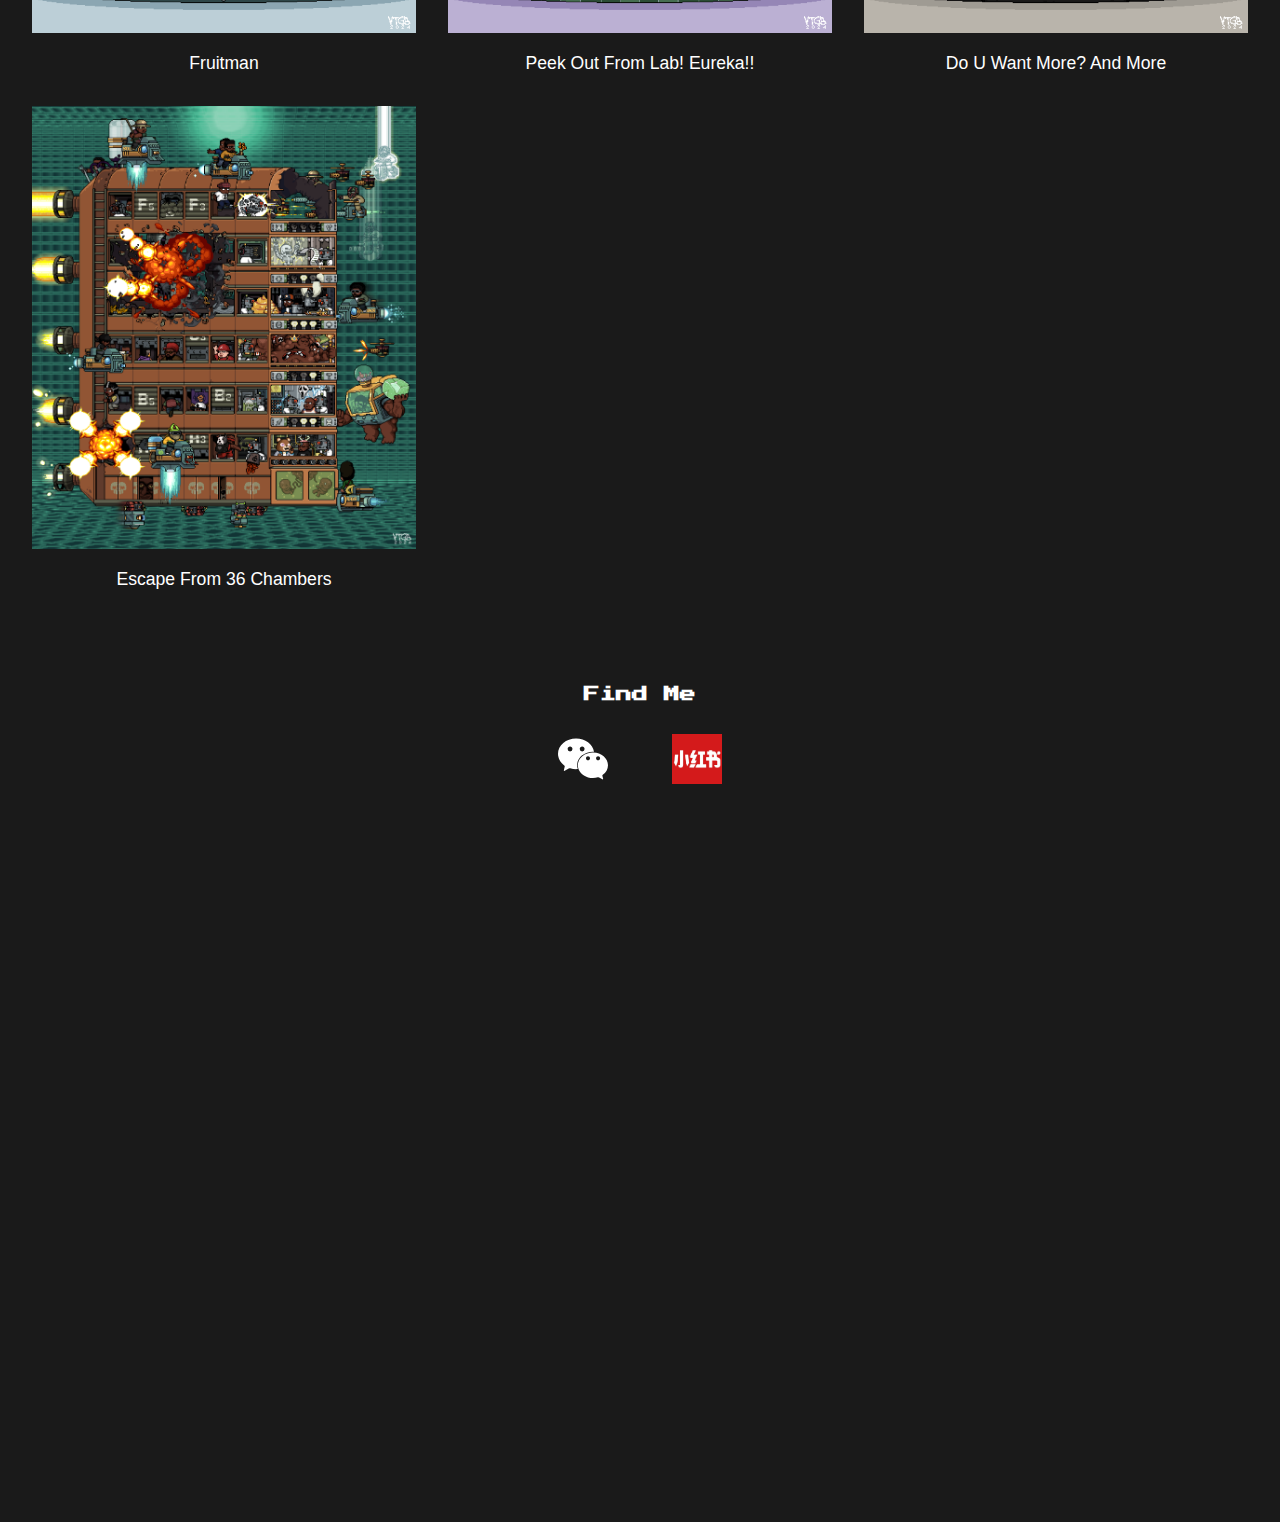
==== commit 88b9fb87: "Add files via upload" ====
--- a/index.html
+++ b/index.html
@@ -5,6 +5,7 @@
     <meta name="viewport" content="width=device-width, initial-scale=1.0">
     <title>Vertigob</title>
     <link rel="preload" href="fonts/CooperBlack.otf" as="font" type="font/otf" crossorigin>
+    <link href="https://fonts.googleapis.com/css2?family=Press+Start+2P&display=swap" rel="stylesheet">
     <link rel="stylesheet" href="style.css">
 </head>
 <body>
--- a/style.css
+++ b/style.css
@@ -23,6 +23,10 @@
     font-style: normal;
 }
 
+/* 添加像素字体 */
+@import url('https://fonts.googleapis.com/css2?family=Pixelify+Sans&display=swap');
+@import url('https://fonts.googleapis.com/css2?family=Press+Start+2P&display=swap');
+
 /* 导航栏样式 */
 nav {
     position: fixed;
@@ -34,20 +38,22 @@
     justify-content: space-between;
     align-items: center;
     z-index: 1000;
-    font-family: 'Cooper Black', Arial, sans-serif !important;
+}
+
+.logo a, .nav-links a {
+    font-family: "Press Start 2P", cursive;
+    font-size: 0.8rem;
+    color: #fff;
+    text-decoration: none;
 }
 
 .nav-links a {
+    margin-left: 2rem;
+}
+
+.logo a {
     color: #fff;
     text-decoration: none;
-    margin-left: 2rem;
-    font-family: 'Cooper Black', Arial, sans-serif !important;
-}
-
-.logo a {
-    color: #fff;
-    text-decoration: none;
-    font-family: 'Cooper Black', Arial, sans-serif !important;
 }
 
 .logo a:hover {
@@ -74,7 +80,8 @@
 .signature {
     margin-top: 1rem;
     font-size: 1.2rem;
-    font-family: 'Cooper Black', Arial, sans-serif !important;
+    font-family: 'Press Start 2P', cursive !important;
+    font-size: 0.9rem;
 }
 
 /* 作品展示页样式 */
@@ -116,7 +123,8 @@
 
 #findme h2 {
     margin-bottom: 2rem;
-    font-family: 'Cooper Black', Arial, sans-serif !important;
+    font-family: 'Press Start 2P', cursive !important;
+    font-size: 1rem;
 }
 
 .social-links {
@@ -153,10 +161,13 @@
     
     .nav-links a {
         margin-left: 1rem;
-        font-size: 0.9rem;
+        font-size: 0.7rem;
     }
     .gallery-item h3 {
         font-size: 1rem;
+    }
+    .logo a {
+        font-size: 0.8rem;
     }
 }
 
@@ -207,7 +218,7 @@
     /* 导航栏移动端样式 */
     .nav-links a {
         margin-left: 1rem;
-        font-size: 0.9rem;
+        font-size: 0.7rem;
     }
 
     /* 画廊移动端样式 */
@@ -246,9 +257,24 @@
 
     /* Find Me页面移动端样式 */
     .social-links {
-        flex-direction: column;
-        align-items: center;
-        gap: 2rem;
+        flex-direction: row;  /* 保持横向排列 */
+        justify-content: center;  /* 水平居中 */
+        gap: 2rem;  /* 减小图标间距 */
+        margin-top: 1.5rem;  /* 减小顶部间距 */
+    }
+
+    .social-links img,
+    .social-links svg {
+        width: 40px;  /* 移动端稍微缩小图标 */
+        height: 40px;
+    }
+
+    .signature {
+        font-size: 0.8rem;
+    }
+    
+    #findme h2 {
+        font-size: 0.9rem;
     }
 } 
 
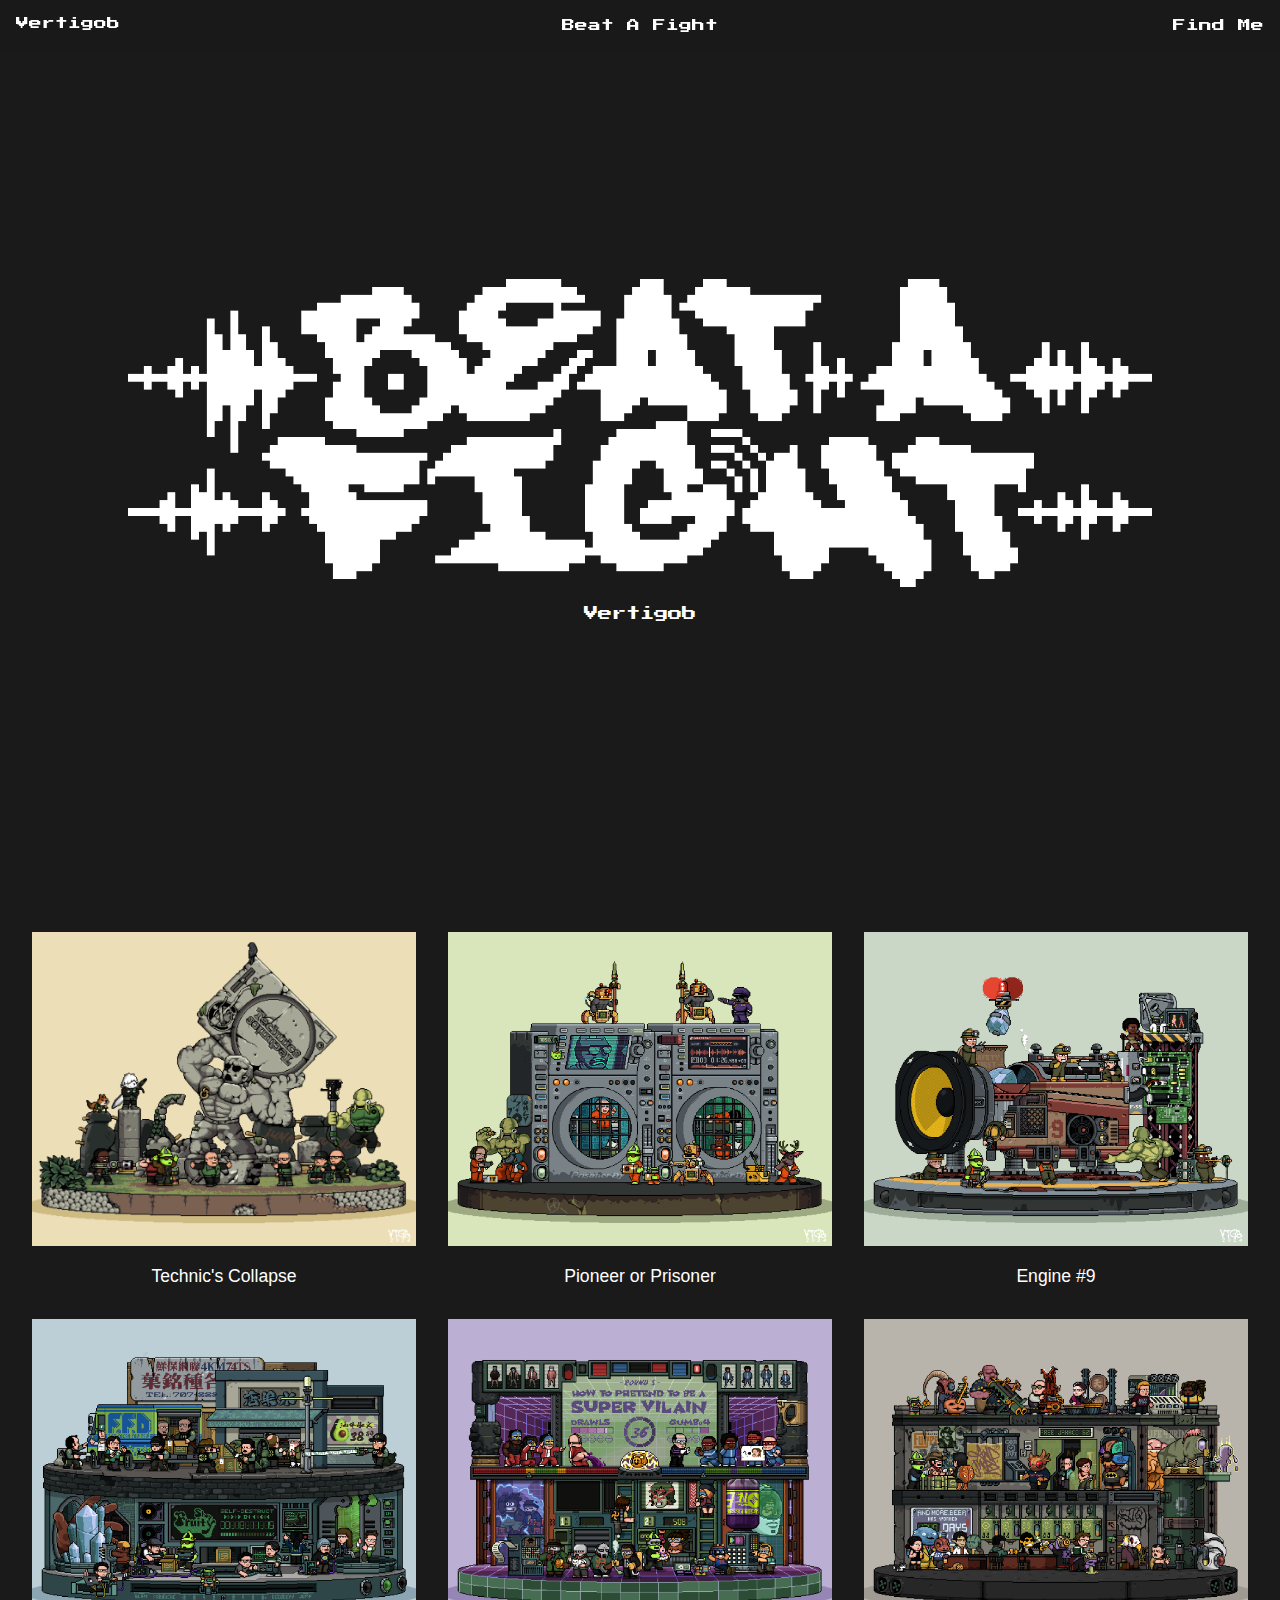
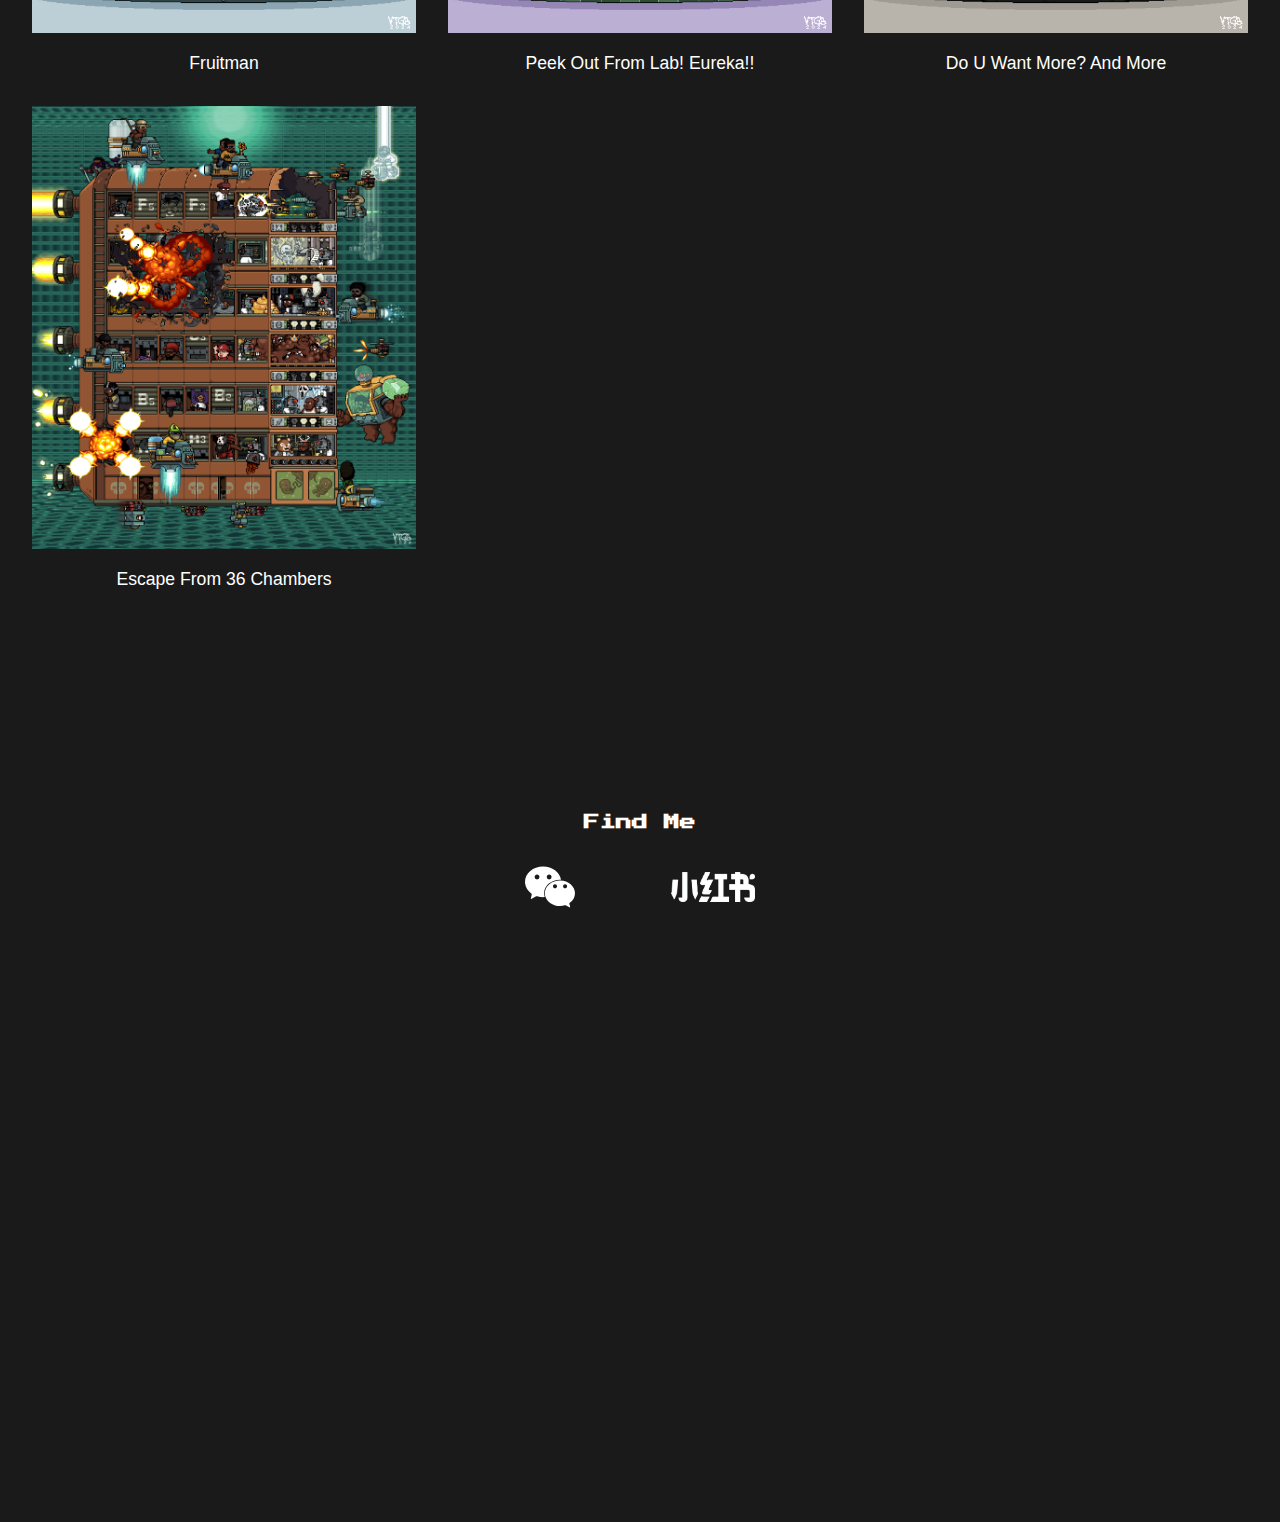
==== commit 7e439319: "Add files via upload" ====
--- a/index.html
+++ b/index.html
@@ -1,92 +1,92 @@
-<!DOCTYPE html>
-<html lang="zh">
-<head>
-    <meta charset="UTF-8">
-    <meta name="viewport" content="width=device-width, initial-scale=1.0">
-    <title>Vertigob</title>
-    <link rel="preload" href="fonts/CooperBlack.otf" as="font" type="font/otf" crossorigin>
-    <link href="https://fonts.googleapis.com/css2?family=Press+Start+2P&display=swap" rel="stylesheet">
-    <link rel="stylesheet" href="style.css">
-</head>
-<body>
-    <!-- 导航栏 -->
-    <nav>
-        <div class="logo"><a href="#home">Vertigob</a></div>
-        <div class="nav-links">
-            <a href="#work">Beat A Fight</a>
-            <a href="#findme">Find Me</a>
-        </div>
-    </nav>
-
-    <!-- 首页 -->
-    <section id="home">
-        <div class="logo-container">
-            <img src="images/beatafight.png" alt="Logo">
-            <p class="signature">Vertigob</p>
-        </div>
-    </section>
-
-    <!-- 作品展示页 -->
-    <section id="work">
-        <div class="gallery">
-            <div class="gallery-item">
-                <a href="works/1.html">
-                    <img src="images/1.png" alt="Technic's Collapse">
-                    <h3>Technic's Collapse</h3>
-                </a>
-            </div>
-            <div class="gallery-item">
-                <a href="works/2.html">
-                    <img src="images/2.png" alt="Pioneer or Prisoner">
-                    <h3>Pioneer or Prisoner</h3>
-                </a>
-            </div>
-            <div class="gallery-item">
-                <a href="works/3.html">
-                    <img src="images/3.png" alt="Engine #9">
-                    <h3>Engine #9</h3>
-                </a>
-            </div>
-            <div class="gallery-item">
-                <a href="works/4.html">
-                    <img src="images/4.png" alt="Fruitman">
-                    <h3>Fruitman</h3>
-                </a>
-            </div>
-            <div class="gallery-item">
-                <a href="works/5.html">
-                    <img src="images/5.png" alt="Peek Out From Lab! Eureka!!">
-                    <h3>Peek Out From Lab! Eureka!!</h3>
-                </a>
-            </div>
-            <div class="gallery-item">
-                <a href="works/6.html">
-                    <img src="images/6.png" alt="Do U Want More? And More">
-                    <h3>Do U Want More? And More</h3>
-                </a>
-            </div>
-            <div class="gallery-item">
-                <a href="works/7.html">
-                    <img src="images/7.png" alt="Escape From 36 Chambers">
-                    <h3>Escape From 36 Chambers</h3>
-                </a>
-            </div>
-        </div>
-    </section>
-
-    <!-- Find Me页面 -->
-    <section id="findme">
-        <h2>Find Me</h2>
-        <div class="social-links">
-            <a href="https://mp.weixin.qq.com/s/oVRztBs5pKoDMirp51HKLw" class="wechat" target="_blank">
-                <svg width="50" height="50" viewBox="0 0 24 24" fill="#ffffff">
-                    <path d="M8.691 2.188C3.891 2.188 0 5.476 0 9.53c0 2.212 1.17 4.203 3.002 5.55a.59.59 0 0 1 .213.665l-.39 1.48c-.019.07-.048.141-.048.213 0 .163.13.295.29.295a.326.326 0 0 0 .167-.054l1.903-1.114a.864.864 0 0 1 .717-.098 10.16 10.16 0 0 0 2.837.403c.276 0 .543-.027.811-.05-.857-2.578.157-4.972 1.932-6.446 1.703-1.415 3.882-1.98 5.853-1.838-.576-3.583-4.196-6.348-8.596-6.348zM5.785 5.991c.642 0 1.162.529 1.162 1.18a1.17 1.17 0 0 1-1.162 1.178A1.17 1.17 0 0 1 4.623 7.17c0-.651.52-1.18 1.162-1.18zm5.813 0c.642 0 1.162.529 1.162 1.18a1.17 1.17 0 0 1-1.162 1.178 1.17 1.17 0 0 1-1.162-1.178c0-.651.52-1.18 1.162-1.18zm5.34 2.867c-1.797-.052-3.746.512-5.28 1.786-1.72 1.428-2.687 3.72-1.78 6.22.942 2.453 3.666 4.229 6.884 4.229.826 0 1.622-.12 2.361-.336a.722.722 0 0 1 .598.082l1.584.926a.272.272 0 0 0 .14.045c.133 0 .24-.11.24-.246 0-.06-.024-.12-.04-.177l-.325-1.233a.492.492 0 0 1 .177-.554c1.526-1.115 2.501-2.777 2.501-4.623 0-3.367-3.188-6.071-7.06-6.119zM14.4 12.62c-.535 0-.969-.44-.969-.982s.434-.982.969-.982.969.44.969.982-.434.982-.969.982zm4.844 0c-.535 0-.969-.44-.969-.982s.434-.982.969-.982.969.44.969.982-.434.982-.969.982z"/>
-                </svg>
-            </a>
-            <a href="https://www.xiaohongshu.com/user/profile/5cfd7dc8000000001703962d?xhsshare=CopyLink&appuid=5fd1c9ff000000000101f025&apptime=1732140558" class="xiaohongshu" target="_blank">
-                <img src="images/redbook-icon.jpeg" alt="小红书" style="width: 50px; height: 50px;">
-            </a>
-        </div>
-    </section>
-</body>
+<!DOCTYPE html>
+<html lang="zh">
+<head>
+    <meta charset="UTF-8">
+    <meta name="viewport" content="width=device-width, initial-scale=1.0">
+    <title>Vertigob</title>
+    <link rel="preload" href="fonts/CooperBlack.otf" as="font" type="font/otf" crossorigin>
+    <link href="https://fonts.googleapis.com/css2?family=Press+Start+2P&display=swap" rel="stylesheet">
+    <link rel="stylesheet" href="style.css">
+</head>
+<body>
+    <!-- 导航栏 -->
+    <nav>
+        <div class="logo"><a href="#home">Vertigob</a></div>
+        <div class="nav-links">
+            <a href="#work">Beat A Fight</a>
+            <a href="#findme">Find Me</a>
+        </div>
+    </nav>
+
+    <!-- 首页 -->
+    <section id="home">
+        <div class="logo-container">
+            <img src="images/beatafight.png" alt="Logo">
+            <p class="signature">Vertigob</p>
+        </div>
+    </section>
+
+    <!-- 作品展示页 -->
+    <section id="work">
+        <div class="gallery">
+            <div class="gallery-item">
+                <a href="works/1.html">
+                    <img src="images/1.png" alt="Technic's Collapse">
+                    <h3>Technic's Collapse</h3>
+                </a>
+            </div>
+            <div class="gallery-item">
+                <a href="works/2.html">
+                    <img src="images/2.png" alt="Pioneer or Prisoner">
+                    <h3>Pioneer or Prisoner</h3>
+                </a>
+            </div>
+            <div class="gallery-item">
+                <a href="works/3.html">
+                    <img src="images/3.png" alt="Engine #9">
+                    <h3>Engine #9</h3>
+                </a>
+            </div>
+            <div class="gallery-item">
+                <a href="works/4.html">
+                    <img src="images/4.png" alt="Fruitman">
+                    <h3>Fruitman</h3>
+                </a>
+            </div>
+            <div class="gallery-item">
+                <a href="works/5.html">
+                    <img src="images/5.png" alt="Peek Out From Lab! Eureka!!">
+                    <h3>Peek Out From Lab! Eureka!!</h3>
+                </a>
+            </div>
+            <div class="gallery-item">
+                <a href="works/6.html">
+                    <img src="images/6.png" alt="Do U Want More? And More">
+                    <h3>Do U Want More? And More</h3>
+                </a>
+            </div>
+            <div class="gallery-item">
+                <a href="works/7.html">
+                    <img src="images/7.png" alt="Escape From 36 Chambers">
+                    <h3>Escape From 36 Chambers</h3>
+                </a>
+            </div>
+        </div>
+    </section>
+
+    <!-- Find Me页面 -->
+    <section id="findme">
+        <h2>Find Me</h2>
+        <div class="social-links">
+            <a href="https://mp.weixin.qq.com/s/oVRztBs5pKoDMirp51HKLw" class="wechat" target="_blank">
+                <svg width="50" height="50" viewBox="0 0 24 24" fill="#ffffff">
+                    <path d="M8.691 2.188C3.891 2.188 0 5.476 0 9.53c0 2.212 1.17 4.203 3.002 5.55a.59.59 0 0 1 .213.665l-.39 1.48c-.019.07-.048.141-.048.213 0 .163.13.295.29.295a.326.326 0 0 0 .167-.054l1.903-1.114a.864.864 0 0 1 .717-.098 10.16 10.16 0 0 0 2.837.403c.276 0 .543-.027.811-.05-.857-2.578.157-4.972 1.932-6.446 1.703-1.415 3.882-1.98 5.853-1.838-.576-3.583-4.196-6.348-8.596-6.348zM5.785 5.991c.642 0 1.162.529 1.162 1.18a1.17 1.17 0 0 1-1.162 1.178A1.17 1.17 0 0 1 4.623 7.17c0-.651.52-1.18 1.162-1.18zm5.813 0c.642 0 1.162.529 1.162 1.18a1.17 1.17 0 0 1-1.162 1.178 1.17 1.17 0 0 1-1.162-1.178c0-.651.52-1.18 1.162-1.18zm5.34 2.867c-1.797-.052-3.746.512-5.28 1.786-1.72 1.428-2.687 3.72-1.78 6.22.942 2.453 3.666 4.229 6.884 4.229.826 0 1.622-.12 2.361-.336a.722.722 0 0 1 .598.082l1.584.926a.272.272 0 0 0 .14.045c.133 0 .24-.11.24-.246 0-.06-.024-.12-.04-.177l-.325-1.233a.492.492 0 0 1 .177-.554c1.526-1.115 2.501-2.777 2.501-4.623 0-3.367-3.188-6.071-7.06-6.119zM14.4 12.62c-.535 0-.969-.44-.969-.982s.434-.982.969-.982.969.44.969.982-.434.982-.969.982zm4.844 0c-.535 0-.969-.44-.969-.982s.434-.982.969-.982.969.44.969.982-.434.982-.969.982z"/>
+                </svg>
+            </a>
+            <a href="https://www.xiaohongshu.com/user/profile/5cfd7dc8000000001703962d?xhsshare=CopyLink&appuid=5fd1c9ff000000000101f025&apptime=1732140558" class="xiaohongshu" target="_blank">
+                <img src="images/redbook-icon.png" alt="小红书" style="width: auto; height: 30px; margin-top: 10px;">
+            </a>
+        </div>
+    </section>
+</body>
 </html> --- a/style.css
+++ b/style.css
@@ -1,309 +1,335 @@
-/* 基础样式 */
-* {
-    margin: 0;
-    padding: 0;
-    box-sizing: border-box;
-}
-
-body {
-    background-color: #1a1a1a;
-    color: #fff;
-    font-family: Arial, sans-serif;
-    opacity: 1;
-    transition: opacity 0.3s ease;
-}
-
-/* 添加字体声明 */
-@font-face {
-    font-family: 'Cooper Black';
-    src: url('./fonts/CooperBlack.otf') format('opentype');
-    src: url('../fonts/CooperBlack.otf') format('opentype');
-    font-display: swap;
-    font-weight: normal;
-    font-style: normal;
-}
-
-/* 添加像素字体 */
-@import url('https://fonts.googleapis.com/css2?family=Pixelify+Sans&display=swap');
-@import url('https://fonts.googleapis.com/css2?family=Press+Start+2P&display=swap');
-
-/* 导航栏样式 */
-nav {
-    position: fixed;
-    top: 0;
-    width: 100%;
-    padding: 1rem;
-    background-color: rgba(25, 25, 25, 0.95);
-    display: flex;
-    justify-content: space-between;
-    align-items: center;
-    z-index: 1000;
-}
-
-.logo a, .nav-links a {
-    font-family: "Press Start 2P", cursive;
-    font-size: 0.8rem;
-    color: #fff;
-    text-decoration: none;
-}
-
-.nav-links a {
-    margin-left: 2rem;
-}
-
-.logo a {
-    color: #fff;
-    text-decoration: none;
-}
-
-.logo a:hover {
-    opacity: 0.8;
-}
-
-/* 首页样式 */
-#home {
-    height: 100vh;
-    display: flex;
-    justify-content: center;
-    align-items: center;
-}
-
-.logo-container {
-    text-align: center;
-}
-
-.logo-container img {
-    max-width: 80%;
-    height: auto;
-}
-
-.signature {
-    margin-top: 1rem;
-    font-size: 1.2rem;
-    font-family: 'Press Start 2P', cursive !important;
-    font-size: 0.9rem;
-}
-
-/* 作品展示页样式 */
-.gallery {
-    padding: 2rem;
-    display: grid;
-    grid-template-columns: repeat(auto-fit, minmax(300px, 1fr));
-    gap: 2rem;
-}
-
-.gallery-item img {
-    width: 100%;
-    height: auto;
-    cursor: pointer;
-    transition: transform 0.3s ease;
-}
-
-.gallery-item img:hover {
-    transform: scale(1.05);
-}
-
-.gallery-item {
-    text-align: center;
-}
-
-.gallery-item h3 {
-    margin-top: 1rem;
-    font-size: 1.1rem;
-    font-weight: normal;
-    color: #fff;
-}
-
-/* Find Me页面样式 */
-#findme {
-    min-height: 100vh;
-    padding: 4rem 2rem;
-    text-align: center;
-}
-
-#findme h2 {
-    margin-bottom: 2rem;
-    font-family: 'Press Start 2P', cursive !important;
-    font-size: 1rem;
-}
-
-.social-links {
-    display: flex;
-    justify-content: center;
-    gap: 4rem;
-    margin-top: 2rem;
-}
-
-.social-links a {
-    text-align: center;
-    color: #fff;
-    text-decoration: none;
-}
-
-.social-links svg,
-.social-links span[style*="font-size: 50px"] {
-    margin-bottom: 1rem;
-}
-
-.social-links a {
-    display: flex;
-    flex-direction: column;
-    align-items: center;
-} 
-
-/* 响应式设计 */
-@media (max-width: 768px) {
-    .social-links {
-        flex-direction: column;
-        align-items: center;
-        gap: 2rem;
-    }
-    
-    .nav-links a {
-        margin-left: 1rem;
-        font-size: 0.7rem;
-    }
-    .gallery-item h3 {
-        font-size: 1rem;
-    }
-    .logo a {
-        font-size: 0.8rem;
-    }
-}
-
-/* 作品详情页样式 */
-.work-detail {
-    padding-top: 60px; /* 减小顶部空间 */
-    max-width: 1200px;
-    margin: 0 auto;
-    padding: 60px 20px 20px; /* 减小上下内边距 */
-}
-
-.work-detail img {
-    width: 100%;
-    height: auto;
-    margin-bottom: 10px; /* 减小图片底部间距 */
-    will-change: transform;  /* 提示浏览器图片会发生变化 */
-}
-
-.work-detail h1 {
-    font-size: 1.8rem; /* 稍微减小标题大小 */
-    margin-bottom: 10px; /* 减小标题底部间距 */
-    text-align: center;
-}
-
-.work-description {
-    line-height: 1.6;
-    font-size: 1.1rem;
-}
-
-.work-description p {
-    margin-bottom: 0.8rem; /* 减小段落间距 */
-    line-height: 1.5; /* 减小行高 */
-    font-size: 1rem; /* 稍微减小字体大小 */
-}
-
-.work-description p:last-child {
-    margin-bottom: 0;
-}
-
-/* 让画廊中的链接继承颜色 */
-.gallery-item a {
-    color: inherit;
-    text-decoration: none;
-}
-
-/* 移动端适配 */
-@media screen and (max-width: 768px) {
-    /* 导航栏移动端样式 */
-    .nav-links a {
-        margin-left: 1rem;
-        font-size: 0.7rem;
-    }
-
-    /* 画廊移动端样式 */
-    .gallery {
-        padding: 1rem;
-        gap: 1rem;
-    }
-
-    .gallery-item h3 {
-        font-size: 1rem;
-    }
-
-    /* 作品详情页移动端样式 */
-    .work-detail {
-        padding: 50px 10px 15px; /* 移端更紧凑的内边距 */
-    }
-    
-    .work-detail img {
-        margin-bottom: 8px;
-    }
-    
-    .work-detail h1 {
-        font-size: 1.5rem;
-        margin-bottom: 8px;
-    }
-    
-    .work-description {
-        padding: 0 5px;
-    }
-    
-    .work-description p {
-        margin-bottom: 0.6rem;
-        line-height: 1.4;
-        font-size: 0.9rem;
-    }
-
-    /* Find Me页面移动端样式 */
-    .social-links {
-        flex-direction: row;  /* 保持横向排列 */
-        justify-content: center;  /* 水平居中 */
-        gap: 2rem;  /* 减小图标间距 */
-        margin-top: 1.5rem;  /* 减小顶部间距 */
-    }
-
-    .social-links img,
-    .social-links svg {
-        width: 40px;  /* 移动端稍微缩小图标 */
-        height: 40px;
-    }
-
-    .signature {
-        font-size: 0.8rem;
-    }
-    
-    #findme h2 {
-        font-size: 0.9rem;
-    }
-} 
-
-/* 添加平滑滚动 */
-html {
-    scroll-behavior: smooth;
-} 
-
-/* 添加字体平滑效果 */
-* {
-    -webkit-font-smoothing: antialiased;
-    -moz-osx-font-smoothing: grayscale;
-} 
-
-/* 修改微信图标的样式 */
-.wechat img {
-    width: 50px !important;  /* 覆盖原有的 200px 宽度 */
-    height: 50px !important;  /* 覆盖原有的 200px 高度 */
-    margin-bottom: 1rem;
-} 
-
-/* 社交图标样式 */
-.social-links svg,
-.social-links span[style*="font-size: 50px"] {
-    margin-bottom: 1rem;
-}
-
-.social-links a {
-    display: flex;
-    flex-direction: column;
-    align-items: center;
+/* 基础样式 */
+* {
+    margin: 0;
+    padding: 0;
+    box-sizing: border-box;
+}
+
+body {
+    background-color: #1a1a1a;
+    color: #fff;
+    font-family: Arial, sans-serif;
+    opacity: 1;
+    transition: opacity 0.3s ease;
+}
+
+/* 添加字体声明 */
+@font-face {
+    font-family: 'Cooper Black';
+    src: url('./fonts/CooperBlack.otf') format('opentype');
+    src: url('../fonts/CooperBlack.otf') format('opentype');
+    font-display: swap;
+    font-weight: normal;
+    font-style: normal;
+}
+
+/* 添加像素字体 */
+@import url('https://fonts.googleapis.com/css2?family=Pixelify+Sans&display=swap');
+@import url('https://fonts.googleapis.com/css2?family=Press+Start+2P&display=swap');
+
+/* 导航栏样式 */
+nav {
+    position: fixed;
+    top: 0;
+    width: 100%;
+    padding: 1rem;
+    background-color: rgba(25, 25, 25, 0.95);
+    display: flex;
+    justify-content: space-between;
+    align-items: center;
+    z-index: 1000;
+}
+
+/* 修改导航链接的布局 */
+.nav-links {
+    display: flex;
+    gap: 2rem;
+    margin-left: auto;  /* 将链接推到右侧 */
+}
+
+.nav-links a:first-child {
+    position: absolute;
+    left: 50%;
+    transform: translateX(-50%);  /* Beat A Fight 居中 */
+}
+
+.nav-links a:last-child {
+    margin-right: 0;  /* Find Me 靠右 */
+}
+
+.logo a {
+    color: #fff;
+    text-decoration: none;
+    font-family: 'Press Start 2P', cursive;
+    font-size: 0.8rem;
+}
+
+.nav-links a {
+    color: #fff;
+    text-decoration: none;
+    font-family: 'Press Start 2P', cursive;
+    font-size: 0.8rem;
+}
+
+.logo a:hover {
+    opacity: 0.8;
+}
+
+/* 首页样式 */
+#home {
+    height: 100vh;
+    display: flex;
+    justify-content: center;
+    align-items: center;
+}
+
+.logo-container {
+    text-align: center;
+}
+
+.logo-container img {
+    max-width: 80%;
+    height: auto;
+}
+
+.signature {
+    margin-top: 1rem;
+    font-size: 1.2rem;
+    font-family: 'Press Start 2P', cursive !important;
+    font-size: 0.9rem;
+}
+
+/* 作品展示页样式 */
+.gallery {
+    padding: 2rem;
+    display: grid;
+    grid-template-columns: repeat(auto-fit, minmax(300px, 1fr));
+    gap: 2rem;
+}
+
+.gallery-item img {
+    width: 100%;
+    height: auto;
+    cursor: pointer;
+    transition: transform 0.3s ease;
+}
+
+.gallery-item img:hover {
+    transform: scale(1.05);
+}
+
+.gallery-item {
+    text-align: center;
+}
+
+.gallery-item h3 {
+    margin-top: 1rem;
+    font-size: 1.1rem;
+    font-weight: normal;
+    color: #fff;
+}
+
+/* Find Me页面样式 */
+#findme {
+    min-height: 100vh;
+    padding: 12rem 2rem;
+    text-align: center;
+}
+
+#findme h2 {
+    margin-bottom: 2rem;
+    font-family: 'Press Start 2P', cursive !important;
+    font-size: 1rem;
+}
+
+.social-links {
+    display: flex;
+    justify-content: center;
+    gap: 6rem;
+    margin-top: 2rem;
+}
+
+.social-links a {
+    text-align: center;
+    color: #fff;
+    text-decoration: none;
+}
+
+.social-links svg,
+.social-links span[style*="font-size: 50px"] {
+    margin-bottom: 1rem;
+}
+
+.social-links a {
+    display: flex;
+    flex-direction: column;
+    align-items: center;
+} 
+
+/* 响应式设计 */
+@media (max-width: 768px) {
+    .social-links {
+        flex-direction: column;
+        align-items: center;
+        gap: 2rem;
+    }
+    
+    .nav-links a {
+        margin-left: 1rem;
+        font-size: 0.7rem;
+    }
+    .gallery-item h3 {
+        font-size: 1rem;
+    }
+    .logo a {
+        font-size: 0.8rem;
+    }
+}
+
+/* 作品详情页样式 */
+.work-detail {
+    padding-top: 60px;
+    max-width: 1200px;
+    margin: 0 auto;
+    padding: 60px 20px 20px;
+}
+
+.work-detail img {
+    width: 100%;
+    height: auto;
+    margin-bottom: 10px;
+    padding: 0 20px;
+}
+
+.work-detail h1 {
+    font-size: 1.8rem;
+    margin-bottom: 10px;
+    text-align: center;
+}
+
+.work-description {
+    width: 100%;
+    max-width: 1200px;
+    padding: 20px;
+}
+
+.work-description p {
+    margin-bottom: 0.8rem; /* 减小段落间距 */
+    line-height: 1.5; /* 减小行高 */
+    font-size: 1rem; /* 稍微减小字体大小 */
+}
+
+.work-description p:last-child {
+    margin-bottom: 0;
+}
+
+/* 让画廊中的链接继承颜色 */
+.gallery-item a {
+    color: inherit;
+    text-decoration: none;
+}
+
+/* 移动端适配 */
+@media screen and (max-width: 768px) {
+    /* 导航栏移动端样式 */
+    nav {
+        padding: 0.8rem;  /* 减小导航栏内边距 */
+    }
+
+    .nav-links a {
+        margin-left: 0.8rem;  /* 减小链接间距 */
+        font-size: 0.6rem;  /* 减小字体大小 */
+    }
+    
+    .logo a {
+        font-size: 0.6rem;  /* 减小logo字体大小 */
+    }
+
+    /* 画廊移动端样式 */
+    .gallery {
+        padding: 0.8rem;  /* 减小画廊内边距 */
+        gap: 0.8rem;  /* 减小图片间距 */
+    }
+
+    .gallery-item h3 {
+        font-size: 0.8rem;  /* 减小标题字体大小 */
+        margin-top: 0.5rem;  /* 减小标题上边距 */
+    }
+
+    /* 作品详情页移动端样式 */
+    .work-detail {
+        padding-top: 45px;
+    }
+    
+    .work-detail img {
+        padding: 0 8px;
+    }
+    
+    .work-description {
+        padding: 10px;
+    }
+
+    /* Find Me页面移动端样式 */
+    #findme {
+        padding: 6rem 1rem;
+    }
+
+    .social-links {
+        flex-direction: row;
+        gap: 3rem;
+        margin-top: 1rem;
+    }
+
+    .social-links img,
+    .social-links svg {
+        width: 35px;  /* 减小图标大小 */
+        height: 35px;
+    }
+
+    .signature {
+        font-size: 0.7rem;  /* 减小签名字体大小 */
+        margin-top: 0.8rem;  /* 减小签名上边距 */
+    }
+    
+    #findme h2 {
+        font-size: 0.8rem;  /* 减小Find Me标题字体大小 */
+        margin-bottom: 1.5rem;  /* 减小标题底部间距 */
+    }
+
+    .nav-links {
+        position: static;  /* 移动端取消居中定位 */
+        transform: none;
+        justify-content: flex-end;
+        gap: 1rem;
+    }
+} 
+
+/* 添加平滑滚动 */
+html {
+    scroll-behavior: smooth;
+} 
+
+/* 添加字体平滑效果 */
+* {
+    -webkit-font-smoothing: antialiased;
+    -moz-osx-font-smoothing: grayscale;
+} 
+
+/* 修改微信图标的样式 */
+.wechat img {
+    width: 50px !important;  /* 覆盖原有的 200px 宽度 */
+    height: 50px !important;  /* 覆盖原有的 200px 高度 */
+    margin-bottom: 1rem;
+} 
+
+/* 社交图标样式 */
+.social-links svg,
+.social-links span[style*="font-size: 50px"] {
+    margin-bottom: 1rem;
+}
+
+.social-links a {
+    display: flex;
+    flex-direction: column;
+    align-items: center;
 } 